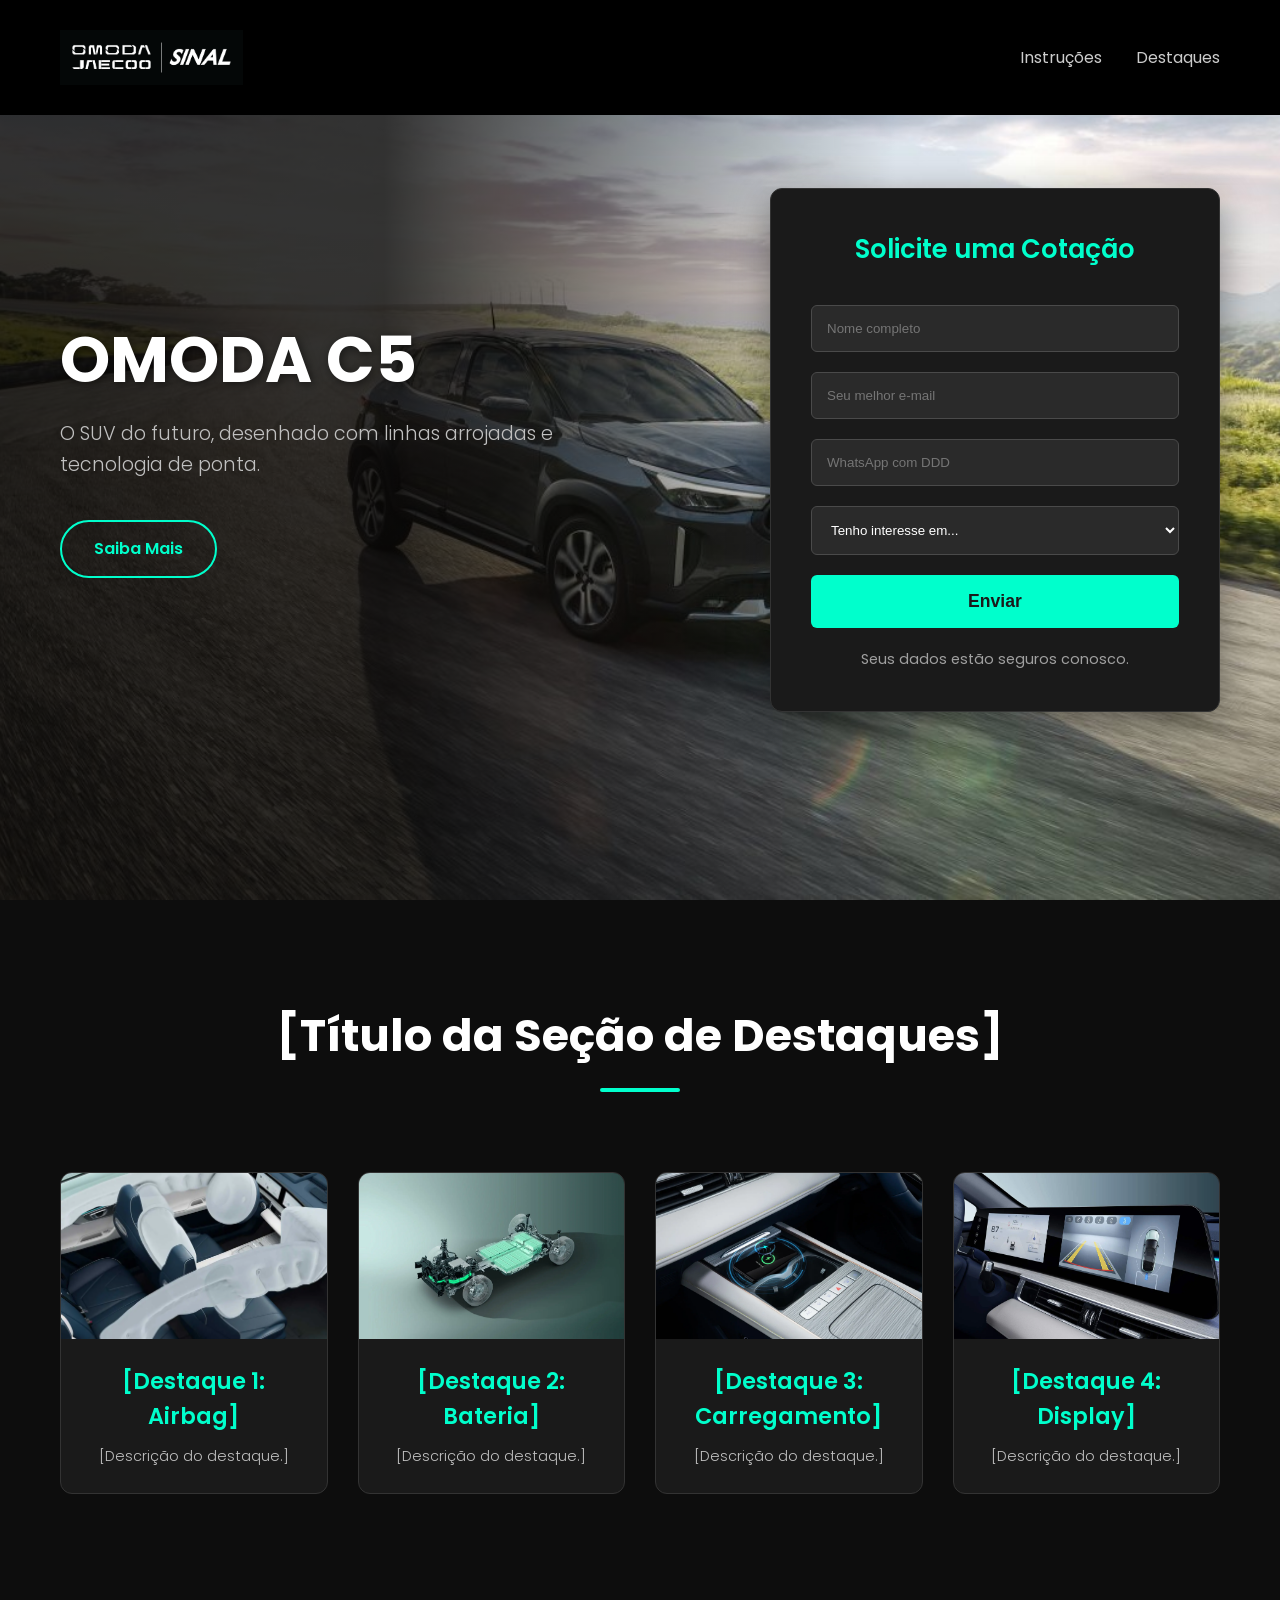
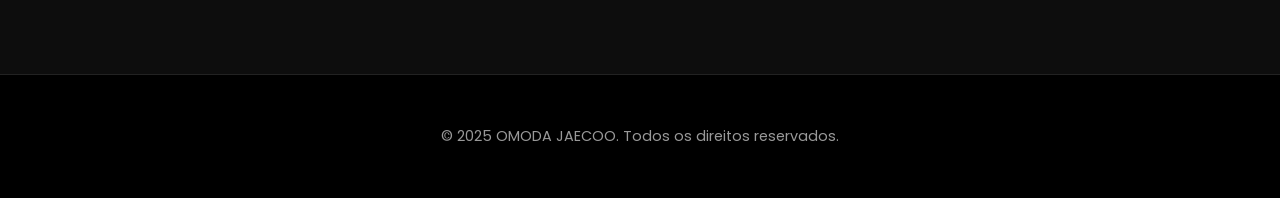
==== index.html @ d0f9d111 "Testando umas parada" ====
<!DOCTYPE html>
<html lang="pt-BR">
<head>
    <meta charset="UTF-8">
    <meta name="viewport" content="width=device-width, initial-scale=1.0">
    <title>[Nome da Campanha] - OMODA | JAECOO</title>
    
    <link rel="preconnect" href="https://fonts.googleapis.com">
    <link rel="preconnect" href="https://fonts.gstatic.com" crossorigin>
    <link href="https://fonts.googleapis.com/css2?family=Poppins:wght@300;400;600;700&display=swap" rel="stylesheet">
    
    <link rel="stylesheet" href="https://cdn.jsdelivr.net/npm/swiper@11/swiper-bundle.min.css" />

    <style>
        :root {
            --cor-primaria: #00FFCC;
            --cor-fundo-escuro: #0d0d0d;
            --cor-fundo-card: #1a1a1a;
            --cor-texto-principal: #ffffff;
            --cor-texto-secundario: #c0c0c0;
            --cor-borda: #333;
        }
        * { margin: 0; padding: 0; box-sizing: border-box; }
        html { scroll-behavior: smooth; }
        body { font-family: 'Poppins', sans-serif; background-color: var(--cor-fundo-escuro); color: var(--cor-texto-principal); overflow-x: hidden; line-height: 1.6; }
        .container { max-width: 1200px; margin: 0 auto; padding: 0 20px; }
        section { padding: 100px 0; }
        h2 { font-size: 2.8rem; font-weight: 700; text-align: center; margin-bottom: 80px; position: relative; padding-bottom: 20px; }
        h2::after { content: ''; position: absolute; left: 50%; bottom: 0; transform: translateX(-50%); width: 80px; height: 4px; background-color: var(--cor-primaria); border-radius: 2px; }

        /* --- HEADER TOP (NAV) --- */
        /* ESTILO REFORÇADO PARA O CABEÇALHO */
        .top-header { 
            position: absolute; 
            width: 100%; 
            padding: 30px 0; 
            z-index: 10;
            background-color: rgb(0, 0, 0); /* Fundo preto semi-transparente */
            backdrop-filter: blur(5px); /* Efeito de desfoque sutil */
        }
        .top-header .container { display: flex; justify-content: space-between; align-items: center; }
        .logo-img { max-height: 55px; width: auto; display: block; }
        .nav-links a { color: #ccc; text-decoration: none; margin-left: 30px; font-weight: 400; transition: color 0.3s ease; }
        .nav-links a:hover { color: var(--cor-primaria); }

        /* --- HERO SECTION COM CARROSSEL DE FUNDO --- */
        .hero { 
            height: 100vh; 
            min-height: 800px;
            position: relative;
            overflow: hidden;
            background-color: #000; /* Fundo de fallback */
        }
        .swiper-container-hero { position: absolute; top: 0; left: 0; width: 100%; height: 100%; }
        .swiper-slide { width: 100%; height: 100%; background-size: cover; background-position: center; display: flex; align-items: center; }
        .hero-container { display: flex; justify-content: space-between; align-items: center; width: 100%; gap: 40px; position: relative; z-index: 2;}
        .hero-content { flex-basis: 55%; text-align: left; }
        .hero-content h1 { font-size: 4rem; font-weight: 700; line-height: 1.2; margin-bottom: 20px; color: var(--cor-texto-principal); text-shadow: 2px 2px 10px rgba(0,0,0,0.5); }
        .hero-content p { font-size: 1.2rem; font-weight: 300; max-width: 500px; margin-bottom: 40px; color: var(--cor-texto-secundario); }
        .btn-saiba-mais { display: inline-block; padding: 14px 32px; border: 2px solid var(--cor-primaria); border-radius: 50px; color: var(--cor-primaria); text-decoration: none; font-weight: 600; font-size: 1rem; transition: all 0.3s ease; }
        .btn-saiba-mais:hover { background-color: var(--cor-primaria); color: #000; transform: translateY(-2px); box-shadow: 0 5px 15px rgba(0, 255, 204, 0.3); }
        .hero-form { flex-basis: 40%; max-width: 450px; background-color: var(--cor-fundo-card); padding: 40px; border-radius: 12px; border: 1px solid var(--cor-borda); box-shadow: 0 10px 40px rgba(0, 0, 0, 0.445); }
        .hero-form h3 { font-size: 1.6rem; font-weight: 600; text-align: center; margin-bottom: 35px; color: var(--cor-primaria); }
        .form-group { margin-bottom: 20px; }
        .form-group input, .form-group select { width: 100%; padding: 15px; background-color: #2a2a2a; border: 1px solid #4a4a4a; border-radius: 6px; color: var(--cor-texto-principal); }
        .form-button { width: 100%; padding: 16px; background-color: var(--cor-primaria); color: #1a1a1a; border: none; border-radius: 6px; font-size: 1.1rem; font-weight: 700; cursor: pointer; }
        .privacy-text { font-size: 0.9rem; color: #a0a0a0; text-align: center; margin-top: 20px; }
        .swiper-pagination-hero { position: absolute; bottom: 40px !important; left: auto !important; right: 50% !important; width: auto !important; padding-left: 20px; }
        .swiper-pagination-bullet { width: 30px; height: 4px; background-color: rgba(255,255,255,0.5); border-radius: 2px; opacity: 1; }
        .swiper-pagination-bullet-active { width: 50px; background-color: var(--cor-primaria); }

        /* --- SEÇÃO DE DESTAQUES (FEATURES) --- */
        .features-grid { display: grid; grid-template-columns: repeat(4, 1fr); gap: 30px; }
        
        /* NOVO ESTILO DOS CARDS DE DESTAQUES (CONFORME A IMAGEM) */
        .feature-item {
            background-color: var(--cor-fundo-card);
            border-radius: 12px;
            border: 1px solid var(--cor-borda);
            transition: transform 0.3s ease, box-shadow 0.3s ease;
            overflow: hidden;
            text-align: center;
        }
        .feature-item:hover {
            transform: translateY(-8px);
            box-shadow: 0 10px 25px rgba(0,0,0,0.5);
        }
        .feature-item .feature-img-container {
            width: 100%;
            aspect-ratio: 16 / 10; /* Proporção da imagem */
            overflow: hidden;
        }
        .feature-item .feature-img-container img {
            width: 100%;
            height: 100%;
            object-fit: cover;
            transition: transform 0.4s ease;
        }
        .feature-item:hover .feature-img-container img {
            transform: scale(1.05);
        }
        .feature-item-content {
            padding: 25px;
        }
        .feature-item-content h3 {
            font-size: 1.4rem;
            margin-bottom: 10px;
            color: var(--cor-primaria);
            font-weight: 600;
        }
        .feature-item-content p {
            font-weight: 300;
            color: var(--cor-texto-secundario);
            font-size: 0.9rem;
        }
        
        /* SEÇÃO DE INSTRUÇÕES (sem alterações de estilo) */
        .instructions-grid { display: grid; grid-template-columns: repeat(3, 1fr); gap: 40px; text-align: center; }
        .instruction-item { background-color: var(--cor-fundo-card); padding: 40px; border-radius: 10px; border: 1px solid var(--cor-borda); }
        .instruction-item .step-number { font-size: 4.5rem; font-weight: 700; color: #333; line-height: 1; margin-bottom: 20px; }
        .instruction-item h3 { font-size: 1.7rem; margin: 15px 0; color: var(--cor-primaria); }
        .instruction-item p { font-weight: 300; color: var(--cor-texto-secundario); font-size: 1rem; }

        footer { background-color: #000; text-align: center; padding: 50px 20px; border-top: 1px solid #222; margin-top: 80px;}
        footer p { color: #999; font-size: 0.9rem; }
        
        @media (max-width: 992px) {
            .hero-container { flex-direction: column; text-align: center; background: rgba(0,0,0,0.7); padding: 40px 20px; border-radius: 12px;}
            .hero { align-items: center; justify-content: center; padding: 180px 20px 80px 20px; height: auto; }
            .hero-content h1 { font-size: 3rem; }
            .swiper-pagination-hero { right: 50% !important; transform: translateX(50%); padding-left: 0; }
            .features-grid { grid-template-columns: repeat(2, 1fr); }
            .instructions-grid { grid-template-columns: repeat(1, 1fr); }
        }
        @media (max-width: 768px) {
            .features-grid { grid-template-columns: 1fr; }
        }
    </style>
</head>
<body>

    <div class="top-header">
        <div class="container">
            <a href="#" class="logo">
                <img src="imgs1/omoda-1.png" alt="Logo Omoda Jaecoo" class="logo-img">
            </a>
            <nav class="nav-links">
                <a href="#instructions">Instruções</a>
                <a href="#features">Destaques</a>
            </nav>
        </div>
    </div>

    <header class="hero">
        <div class="swiper-container-hero">
            <div class="swiper-wrapper">
                <div class="swiper-slide" style="background-image: linear-gradient(to right, rgba(0,0,0,0.8) 30%, transparent 70%), url('imgs1/ambiente-pulse.jpeg');">
                    <div class="container hero-container">
                        <div class="hero-content">
                            <h1>OMODA C5</h1>
                            <p>O SUV do futuro, desenhado com linhas arrojadas e tecnologia de ponta.</p>
                            <a href="#" target="_blank" class="btn-saiba-mais">Saiba Mais</a>
                        </div>
                        <div class="hero-form">
                            <h3>Solicite uma Cotação</h3>
                            <form>
                                <div class="form-group"><input type="text" placeholder="Nome completo"></div>
                                <div class="form-group"><input type="email" placeholder="Seu melhor e-mail"></div>
                                <div class="form-group"><input type="tel" placeholder="WhatsApp com DDD"></div>
                                <div class="form-group"><select><option>Tenho interesse em...</option><option>OMODA C5</option><option>JAECOO 7</option></select></div>
                                <button type="submit" class="form-button">Enviar</button>
                                <p class="privacy-text">Seus dados estão seguros conosco.</p>
                            </form>
                        </div>
                    </div>
                </div>

                <div class="swiper-slide" style="background-image: linear-gradient(to right, rgba(0, 0, 0, 0.74) 30%, transparent 70%), url('imgs/Ford\ Territory_2025-4\ \(1\).jpg');">
                    <div class="container hero-container">
                        <div class="hero-content">
                            <h1>JAECOO 7</h1>
                            <p>Explore novos caminhos com um design robusto e conforto superior.</p>
                            <a href="#" target="_blank" class="btn-saiba-mais">Saiba Mais</a>
                        </div>
                        <div class="hero-form">
                             <h3>Solicite uma Cotação</h3>
                             <form>
                                <div class="form-group"><input type="text" placeholder="Nome completo"></div>
                                <div class="form-group"><input type="email" placeholder="Seu melhor e-mail"></div>
                                <div class="form-group"><input type="tel" placeholder="WhatsApp com DDD"></div>
                                <div class="form-group"><select><option>Tenho interesse em...</option><option>OMODA C5</option><option>JAECOO 7</option></select></div>
                                <button type="submit" class="form-button">Enviar</button>
                                <p class="privacy-text">Seus dados estão seguros conosco.</p>
                            </form>
                        </div>
                    </div>
                </div>
            </div>
            <div class="swiper-pagination-hero"></div>
        </div>
    </header>

    <main>
        <section id="features" class="features">
            <div class="container">
                <h2>[Título da Seção de Destaques]</h2>
                <div class="features-grid">
                    <div class="feature-item">
                        <div class="feature-img-container"><img src="imgs/airbag.webp" alt="Airbag"></div>
                        <div class="feature-item-content">
                            <h3>[Destaque 1: Airbag]</h3>
                            <p>[Descrição do destaque.]</p>
                        </div>
                    </div>
                    <div class="feature-item">
                        <div class="feature-img-container"><img src="imgs/bateria.webp" alt="Bateria"></div>
                        <div class="feature-item-content">
                            <h3>[Destaque 2: Bateria]</h3>
                            <p>[Descrição do destaque.]</p>
                        </div>
                    </div>
                    <div class="feature-item">
                        <div class="feature-img-container"><img src="imgs/carregamento.webp" alt="Carregamento"></div>
                        <div class="feature-item-content">
                            <h3>[Destaque 3: Carregamento]</h3>
                            <p>[Descrição do destaque.]</p>
                        </div>
                    </div>
                    <div class="feature-item">
                        <div class="feature-img-container"><img src="imgs/display.webp" alt="Display"></div>
                        <div class="feature-item-content">
                            <h3>[Destaque 4: Display]</h3>
                            <p>[Descrição do destaque.]</p>
                        </div>
                    </div>
                </div>
            </div>
        </section>
        

        </section>
    </main>

    <footer>
        <div class="container">
            <p>&copy; 2025 OMODA JAECOO. Todos os direitos reservados.</p>
        </div>
    </footer>

    <script src="https://cdn.jsdelivr.net/npm/swiper@11/swiper-bundle.min.js"></script>
    <script>
        const swiper = new Swiper('.swiper-container-hero', {
            loop: true,
            effect: 'fade',
            fadeEffect: { crossFade: true },
            autoplay: { delay: 7000, disableOnInteraction: false },
            pagination: { el: '.swiper-pagination-hero', clickable: true },
        });
    </script>

</body>
</html>
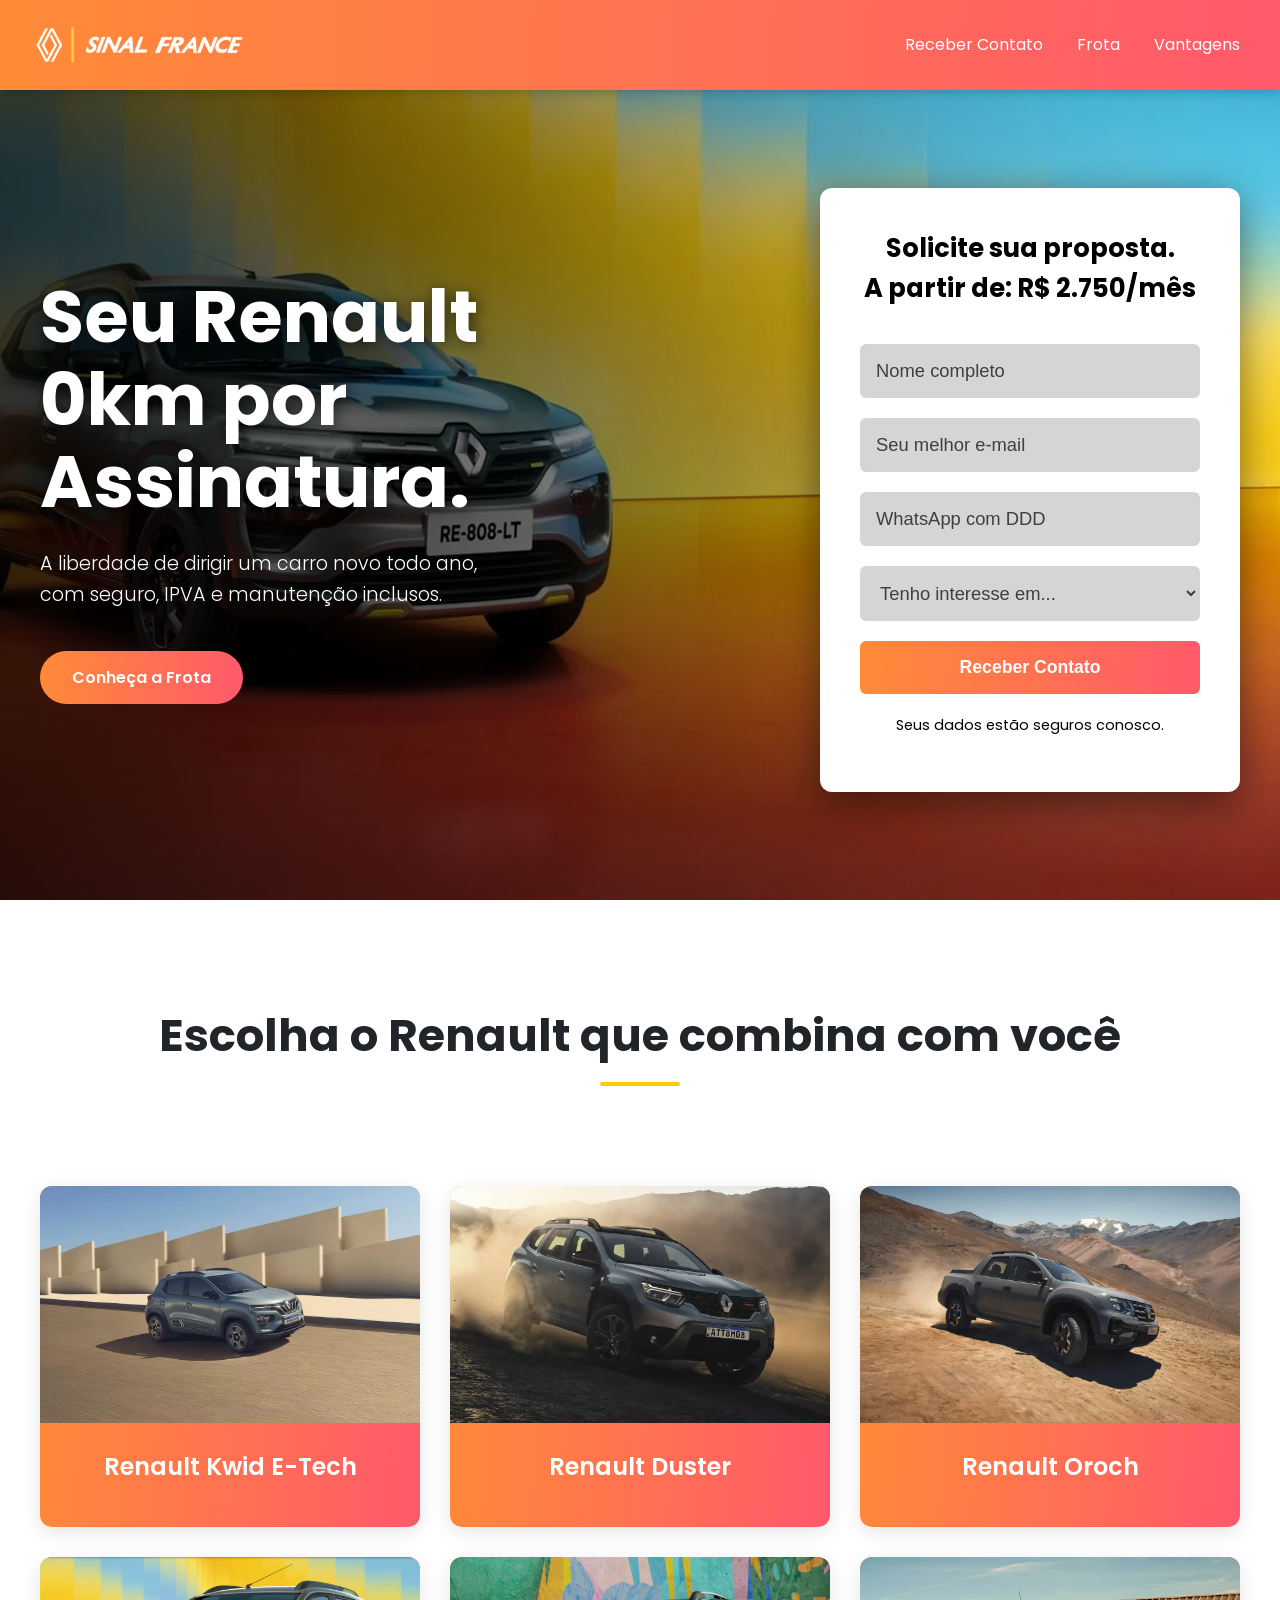
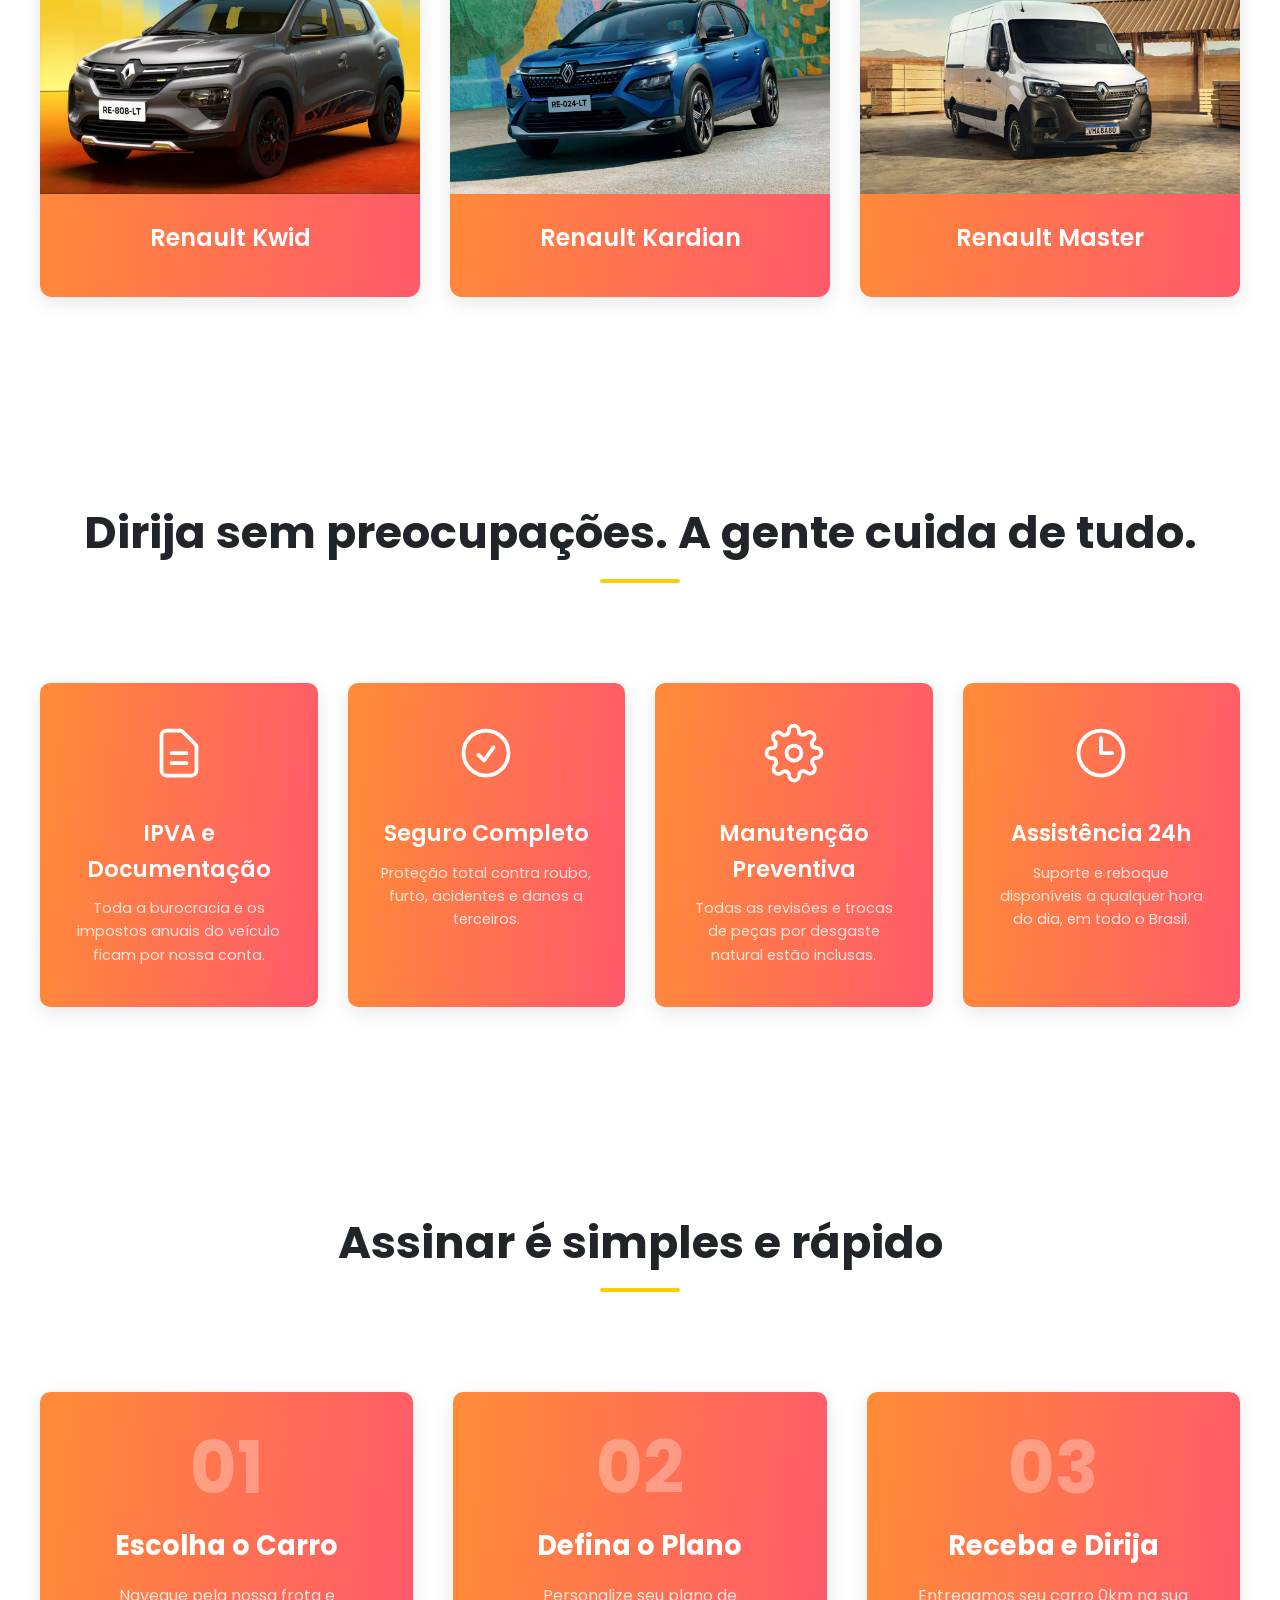
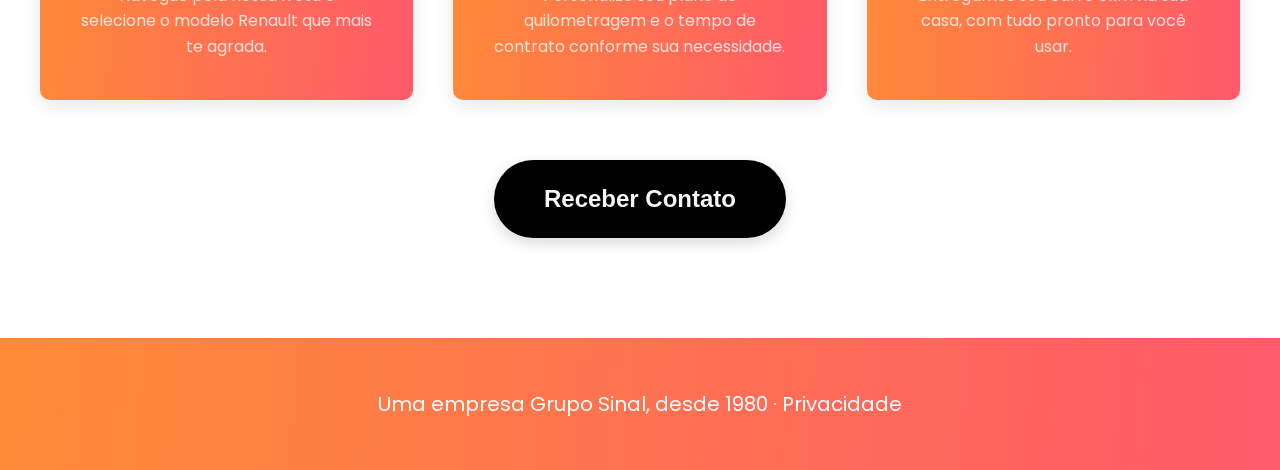
==== commit 857f10d2: "Ajustes no hotsite" ====
--- a/index.html
+++ b/index.html
@@ -3,137 +3,232 @@
 <head>
     <meta charset="UTF-8">
     <meta name="viewport" content="width=device-width, initial-scale=1.0">
-    <title>[Nome da Campanha] - OMODA | JAECOO</title>
+    <title>Renault On Demand - Seu Carro por Assinatura</title>
     
     <link rel="preconnect" href="https://fonts.googleapis.com">
     <link rel="preconnect" href="https://fonts.gstatic.com" crossorigin>
     <link href="https://fonts.googleapis.com/css2?family=Poppins:wght@300;400;600;700&display=swap" rel="stylesheet">
-    
-    <link rel="stylesheet" href="https://cdn.jsdelivr.net/npm/swiper@11/swiper-bundle.min.css" />
 
     <style>
         :root {
-            --cor-primaria: #00FFCC;
+            --cor-primaria: #FFCC00; /* Amarelo */
             --cor-fundo-escuro: #0d0d0d;
-            --cor-fundo-card: #1a1a1a;
-            --cor-texto-principal: #ffffff;
-            --cor-texto-secundario: #c0c0c0;
-            --cor-borda: #333;
+            --cor-fundo-card-escuro: #1a1a1a;
+            --cor-texto-branco: #ffffff;
+            --cor-texto-cinza: rgb(255, 255, 255);
+            --cor-borda-escura: #333;
+
+            --cor-fundo-card-claro: #FFFFFF;
+            --cor-texto-preto: #212529;
+            --cor-texto-cinza-escuro: #3f3f3f;
+
+            --gradiente-laranja: linear-gradient(95.04deg, #ff8c36 -1.19%, #ff5a6a 98.55%);
         }
         * { margin: 0; padding: 0; box-sizing: border-box; }
         html { scroll-behavior: smooth; }
-        body { font-family: 'Poppins', sans-serif; background-color: var(--cor-fundo-escuro); color: var(--cor-texto-principal); overflow-x: hidden; line-height: 1.6; }
-        .container { max-width: 1200px; margin: 0 auto; padding: 0 20px; }
-        section { padding: 100px 0; }
-        h2 { font-size: 2.8rem; font-weight: 700; text-align: center; margin-bottom: 80px; position: relative; padding-bottom: 20px; }
-        h2::after { content: ''; position: absolute; left: 50%; bottom: 0; transform: translateX(-50%); width: 80px; height: 4px; background-color: var(--cor-primaria); border-radius: 2px; }
-
-        /* --- HEADER TOP (NAV) --- */
-        /* ESTILO REFORÇADO PARA O CABEÇALHO */
-        .top-header { 
-            position: absolute; 
+        body { font-family: 'Poppins', sans-serif; background-color: var(--cor-fundo-card-claro); color: var(--cor-texto-preto); overflow-x: hidden; line-height: 1.6; }
+        .container { max-width: 1280px; margin: 0 auto; padding: 0 40px; }
+        section { padding: 100px 0; background-color: var(--cor-fundo-card-claro); }
+        h2 { font-size: 2.8rem; font-weight: 700; text-align: center; margin-bottom: 80px; position: relative; padding-bottom: 20px; z-index: 2; }
+        h2::after { content: ''; display: block; width: 80px; height: 4px; background-color: var(--cor-primaria); margin: 10px auto 0; border-radius: 2px; }
+
+        /* --- HEADER (COM GRADIENTE) --- */
+        .top-header { position: fixed; top: 0; left: 0; width: 100%; padding: 25px 0; z-index: 1000; background: var(--gradiente-laranja); box-shadow: 0 2px 10px rgba(0,0,0,0.2); }
+        .top-header .container { display: flex; justify-content: space-between; align-items: center; }
+        .logo-img {
+            width: auto;
+            display: block;
+            scale: 2.2;
+            max-height: 40px; /* Mantemos a altura original para o layout */
+
+        }
+        .nav-links a { color: var(--cor-texto-branco); text-decoration: none; margin-left: 30px; font-weight: 400; transition: color 0.3s ease; }
+        .nav-links a:hover { color: var(--cor-primaria); }
+
+        /* --- HERO SECTION --- */
+        .hero { display: flex; align-items: center; height: 100vh; min-height: 800px; padding-top: 80px; background-image: linear-gradient(to right, rgba(0,0,0,0.1) 0%, transparent 50%), url(imgs1/malu.png); background-size: cover; background-position: center center; }
+        .hero-container { display: flex; justify-content: space-between; align-items: center; width: 100%; gap: 60px; }
+        .hero-content { flex-basis: 50%; max-width: 550px; }
+        .hero-content h1 { font-size: 4.5rem; font-weight: 700; line-height: 1.15; margin-bottom: 25px; text-shadow: 2px 2px 15px rgba(0,0,0,0.6); color: var(--cor-texto-branco); }
+        .hero-content p { font-size: 1.2rem; font-weight: 300; max-width: 480px; margin-bottom: 40px; color: var(--cor-texto-cinza); }
+        .btn-cta { display: inline-block; padding: 14px 32px; border-radius: 50px; text-decoration: none; font-weight: 600; font-size: 1rem; transition: all 0.3s ease; }
+        .btn-cta.primary { background: var(--gradiente-laranja); color: #ffffff; }
+        .btn-cta.primary:hover { background-color: #e6b800; transform: translateY(-2px); box-shadow: 0 5px 15px rgba(255, 204, 0, 0.3); }
+        /* --- ESTILO PARA O BOTÃO DE DESTAQUE --- */
+        .btn-destaque {
+            display: inline-block;
+            padding: 20px 50px; /* Deixando o botão maior */
+            border-radius: 50px;
+            text-decoration: none;
+            font-weight: 900; /* Deixando o texto mais forte */
+            font-size: 1.5rem; /* Aumentando o tamanho da fonte */
+            transition: all 0.3s ease;
+            background: #000000; /* Nova cor de fundo (amarelo) */
+            color: rgb(245, 245, 245); /* Nova cor do texto (preto) */
+            box-shadow: 0 5px 15px rgba(0,0,0,0.15);
+        }
+        .btn-destaque:hover {
+            transform: translateY(-3px);
+            box-shadow: 0 8px 20px rgba(0,0,0,0.2);
+            filter: brightness(0.95); /* Leve escurecida ao passar o mouse */
+        }
+        
+        /* FORMULÁRIO COM GRADIENTE */
+        .hero-form { 
+            flex-basis: 35%; 
+            max-width: 420px; 
+            background: #ffffff; 
+            padding: 40px; 
+            border-radius: 12px; 
+            box-shadow: 0 10px 40px rgba(0, 0, 0, 0.5); 
+        }
+        .hero-form h3 { font-size: 1.6rem; text-align: center; margin-bottom: 35px; color: rgb(0, 0, 0); /* Título formulario */ }
+        .form-group { margin-bottom: 20px; }
+        .form-group input, .form-group select { 
             width: 100%; 
-            padding: 30px 0; 
-            z-index: 10;
-            background-color: rgb(0, 0, 0); /* Fundo preto semi-transparente */
-            backdrop-filter: blur(5px); /* Efeito de desfoque sutil */
-        }
-        .top-header .container { display: flex; justify-content: space-between; align-items: center; }
-        .logo-img { max-height: 55px; width: auto; display: block; }
-        .nav-links a { color: #ccc; text-decoration: none; margin-left: 30px; font-weight: 400; transition: color 0.3s ease; }
-        .nav-links a:hover { color: var(--cor-primaria); }
-
-        /* --- HERO SECTION COM CARROSSEL DE FUNDO --- */
-        .hero { 
-            height: 100vh; 
-            min-height: 800px;
-            position: relative;
-            overflow: hidden;
-            background-color: #000; /* Fundo de fallback */
-        }
-        .swiper-container-hero { position: absolute; top: 0; left: 0; width: 100%; height: 100%; }
-        .swiper-slide { width: 100%; height: 100%; background-size: cover; background-position: center; display: flex; align-items: center; }
-        .hero-container { display: flex; justify-content: space-between; align-items: center; width: 100%; gap: 40px; position: relative; z-index: 2;}
-        .hero-content { flex-basis: 55%; text-align: left; }
-        .hero-content h1 { font-size: 4rem; font-weight: 700; line-height: 1.2; margin-bottom: 20px; color: var(--cor-texto-principal); text-shadow: 2px 2px 10px rgba(0,0,0,0.5); }
-        .hero-content p { font-size: 1.2rem; font-weight: 300; max-width: 500px; margin-bottom: 40px; color: var(--cor-texto-secundario); }
-        .btn-saiba-mais { display: inline-block; padding: 14px 32px; border: 2px solid var(--cor-primaria); border-radius: 50px; color: var(--cor-primaria); text-decoration: none; font-weight: 600; font-size: 1rem; transition: all 0.3s ease; }
-        .btn-saiba-mais:hover { background-color: var(--cor-primaria); color: #000; transform: translateY(-2px); box-shadow: 0 5px 15px rgba(0, 255, 204, 0.3); }
-        .hero-form { flex-basis: 40%; max-width: 450px; background-color: var(--cor-fundo-card); padding: 40px; border-radius: 12px; border: 1px solid var(--cor-borda); box-shadow: 0 10px 40px rgba(0, 0, 0, 0.445); }
-        .hero-form h3 { font-size: 1.6rem; font-weight: 600; text-align: center; margin-bottom: 35px; color: var(--cor-primaria); }
-        .form-group { margin-bottom: 20px; }
-        .form-group input, .form-group select { width: 100%; padding: 15px; background-color: #2a2a2a; border: 1px solid #4a4a4a; border-radius: 6px; color: var(--cor-texto-principal); }
-        .form-button { width: 100%; padding: 16px; background-color: var(--cor-primaria); color: #1a1a1a; border: none; border-radius: 6px; font-size: 1.1rem; font-weight: 700; cursor: pointer; }
-        .privacy-text { font-size: 0.9rem; color: #a0a0a0; text-align: center; margin-top: 20px; }
-        .swiper-pagination-hero { position: absolute; bottom: 40px !important; left: auto !important; right: 50% !important; width: auto !important; padding-left: 20px; }
-        .swiper-pagination-bullet { width: 30px; height: 4px; background-color: rgba(255,255,255,0.5); border-radius: 2px; opacity: 1; }
-        .swiper-pagination-bullet-active { width: 50px; background-color: var(--cor-primaria); }
-
-        /* --- SEÇÃO DE DESTAQUES (FEATURES) --- */
-        .features-grid { display: grid; grid-template-columns: repeat(4, 1fr); gap: 30px; }
-        
-        /* NOVO ESTILO DOS CARDS DE DESTAQUES (CONFORME A IMAGEM) */
-        .feature-item {
-            background-color: var(--cor-fundo-card);
-            border-radius: 12px;
-            border: 1px solid var(--cor-borda);
-            transition: transform 0.3s ease, box-shadow 0.3s ease;
-            overflow: hidden;
-            text-align: center;
-        }
-        .feature-item:hover {
-            transform: translateY(-8px);
-            box-shadow: 0 10px 25px rgba(0,0,0,0.5);
-        }
-        .feature-item .feature-img-container {
-            width: 100%;
-            aspect-ratio: 16 / 10; /* Proporção da imagem */
-            overflow: hidden;
-        }
-        .feature-item .feature-img-container img {
-            width: 100%;
-            height: 100%;
-            object-fit: cover;
-            transition: transform 0.4s ease;
-        }
-        .feature-item:hover .feature-img-container img {
-            transform: scale(1.05);
-        }
-        .feature-item-content {
-            padding: 25px;
-        }
-        .feature-item-content h3 {
-            font-size: 1.4rem;
-            margin-bottom: 10px;
-            color: var(--cor-primaria);
-            font-weight: 600;
-        }
-        .feature-item-content p {
-            font-weight: 300;
-            color: var(--cor-texto-secundario);
-            font-size: 0.9rem;
-        }
-        
-        /* SEÇÃO DE INSTRUÇÕES (sem alterações de estilo) */
-        .instructions-grid { display: grid; grid-template-columns: repeat(3, 1fr); gap: 40px; text-align: center; }
-        .instruction-item { background-color: var(--cor-fundo-card); padding: 40px; border-radius: 10px; border: 1px solid var(--cor-borda); }
-        .instruction-item .step-number { font-size: 4.5rem; font-weight: 700; color: #333; line-height: 1; margin-bottom: 20px; }
-        .instruction-item h3 { font-size: 1.7rem; margin: 15px 0; color: var(--cor-primaria); }
-        .instruction-item p { font-weight: 300; color: var(--cor-texto-secundario); font-size: 1rem; }
-
-        footer { background-color: #000; text-align: center; padding: 50px 20px; border-top: 1px solid #222; margin-top: 80px;}
-        footer p { color: #999; font-size: 0.9rem; }
+            padding: 15px; 
+            background-color: rgba(0, 0, 0, 0.164); /* Fundo das opcoes formulario*/
+            border: 1px solid transparent; 
+            border-radius: 6px; 
+            color: var(--cor-texto-preto); /* Texto preto */
+            font-size: 1.15rem; 
+        }
+        .form-group ::placeholder { /* Cor do placeholder */
+            color: var(--cor-texto-cinza-escuro);
+        }
+        .form-group select {
+            color: var(--cor-texto-cinza-escuro); /* Cor padrão do select */
+        }
+        .form-group select:valid {
+            color: var(--cor-texto-preto); /* Cor quando uma opção é selecionada */
+        }
+
+        /* Adiciona um contorno laranja quando o menu de seleção é focado */
+        .form-group select:focus {
+        outline: 2px solid #ff8c36;
+        border-color: #ff8c36;
+        }
+        .form-button { 
+            width: 100%; 
+            padding: 16px; 
+            background: var(--gradiente-laranja) ; /* Botão Fundo */
+            color: rgb(255, 255, 255); /* Texto do botao */
+            border: none; 
+            border-radius: 6px; 
+            font-size: 1.1rem; 
+            font-weight: 700; 
+            cursor: pointer; 
+            transition: opacity 0.3s ease;
+        }
+        .form-button:hover {
+            opacity: 0.9;
+        }
+
+        .privacy-text { font-size: 0.9rem; color: black; text-align: center; margin-top: 20px; }
+
+        /* SEÇÕES DE CONTEÚDO (FUNDO BRANCO, CARDS GRADIENTE) */
+        #frota h2, #vantagens h2, #como-funciona h2 { color: var(--cor-texto-preto); }
+        #frota h2::after, #vantagens h2::after, #como-funciona h2::after { background-color: var(--cor-primaria); }
+
+        .models-grid { display: grid; grid-template-columns: repeat(auto-fit, minmax(280px, 1fr)); gap: 30px; }
+        .model-card { background: var(--gradiente-laranja); color: var(--cor-texto-branco); border-radius: 12px; transition: transform 0.3s ease, box-shadow 0.3s ease; overflow: hidden; text-align: center; box-shadow: 0 5px 20px rgba(0,0,0,0.1); }
+        .model-card:hover { transform: translateY(-8px); box-shadow: 0 10px 25px rgba(0,0,0,0.2); }
+        .model-card .model-img-container { width: 100%; aspect-ratio: 16 / 10; overflow: hidden; background-color: rgba(255,255,255,0.2); }
+        .model-card .model-img-container img { width: 100%; height: 100%; object-fit: cover; transition: transform 0.4s ease; }
+        .model-card:hover .model-img-container img { transform: scale(1.05); }
+        .model-card-content { padding: 25px; }
+        .model-card-content h3 { color: var(--cor-texto-branco); font-size: 1.5rem; margin-bottom: 15px; font-weight: 600; }
+        .model-card-content .price { font-size: 1.1rem; color: rgba(255,255,255,0.8); }
+        .model-card-content .price span { font-size: 1.4rem; font-weight: 700; color: var(--cor-primaria); display: block; margin-top: 5px; }
+        
+        .benefits-grid { display: grid; grid-template-columns: repeat(4, 1fr); gap: 30px; }
+        .benefit-item { background: var(--gradiente-laranja); color: var(--cor-texto-branco); padding: 40px 30px; border-radius: 10px; text-align: center; transition: transform 0.3s ease, box-shadow 0.3s ease; box-shadow: 0 5px 20px rgba(0,0,0,0.1); }
+        .benefit-item:hover { transform: translateY(-8px); box-shadow: 0 10px 25px rgba(0,0,0,0.2); }
+        .benefit-item .icon { height: 60px; width: 60px; margin: 0 auto 25px auto; color: var(--cor-texto-branco); }
+        .benefit-item h3 { color: var(--cor-texto-branco); font-size: 1.4rem; margin-bottom: 10px; font-weight: 600; }
+        .benefit-item p { color: rgba(255,255,255,0.8); font-size: 0.9rem; }
+        
+        .steps-grid { display: grid; grid-template-columns: repeat(3, 1fr); gap: 40px; text-align: center; }
+        .step-item { background: var(--gradiente-laranja); color: var(--cor-texto-branco); padding: 40px; border-radius: 10px; transition: transform 0.3s ease, box-shadow 0.3s ease; box-shadow: 0 5px 20px rgba(0,0,0,0.1); }
+        .step-item:hover { transform: translateY(-8px); box-shadow: 0 10px 25px rgba(0,0,0,0.2); }
+        .step-item .step-number { font-size: 4.5rem; font-weight: 700; color: rgba(255, 255, 255, 0.3); line-height: 1; margin-bottom: 20px; }
+        .step-item h3 { color: var(--primaria); font-size: 1.7rem; margin: 15px 0; }
+        .step-item p { color: rgba(255,255,255,0.8); font-size: 1rem; }
+        
+        footer { background: var(--gradiente-laranja); text-align: center; padding: 50px 20px; }
+        footer p { color: var(--cor-texto-branco); font-size: 0.9rem; }
+
+        /* --- INÍCIO DA ADIÇÃO: ESTILOS PARA O MENU HAMBURGUER --- */
+        .menu-hamburger {
+            display: none; /* Escondido em telas grandes */
+            cursor: pointer;
+            z-index: 1001; /* Garante que fique sobre o conteúdo */
+        }
+        .menu-hamburger .line {
+            width: 30px;
+            height: 3px;
+            background-color: var(--cor-texto-branco);
+            margin: 6px 0;
+            transition: 0.4s;
+            border-radius: 3px;
+        }
+        /* --- FIM DA ADIÇÃO --- */
         
         @media (max-width: 992px) {
-            .hero-container { flex-direction: column; text-align: center; background: rgba(0,0,0,0.7); padding: 40px 20px; border-radius: 12px;}
-            .hero { align-items: center; justify-content: center; padding: 180px 20px 80px 20px; height: auto; }
-            .hero-content h1 { font-size: 3rem; }
-            .swiper-pagination-hero { right: 50% !important; transform: translateX(50%); padding-left: 0; }
-            .features-grid { grid-template-columns: repeat(2, 1fr); }
-            .instructions-grid { grid-template-columns: repeat(1, 1fr); }
+            .hero-container { flex-direction: column; text-align: center; }
+            .hero { background-position: top center; height: auto; padding: 150px 20px 80px 20px; }
+            .hero-content { max-width: 100%; }
+            .hero-content h1 { font-size: 3rem; } h2 { font-size: 2.2rem; line-height: 1.15;}
+            .hero-content p { margin: 0 auto 40px auto; max-width: 100%;}
+            .hero-form { width: 100%; max-width: 500px; }
+            .benefits-grid { grid-template-columns: repeat(2, 1fr); }
+            .steps-grid { grid-template-columns: repeat(1, 1fr); }
+            .logo-img {scale: 1.5;}
+            
+            /* --- INÍCIO DA ADIÇÃO: ESTILOS DO MENU PARA TELAS MENORES --- */
+            .menu-hamburger {
+                display: block; /* Mostra o ícone em telas menores */
+            }
+            .nav-links {
+                display: flex;
+                position: fixed;
+                right: -100%; /* Começa fora da tela */
+                top: 0;
+                width: 70%;
+                height: 100vh;
+                background: var(--gradiente-laranja);
+                flex-direction: column;
+                justify-content: center;
+                align-items: center;
+                transition: right 0.5s ease-in-out;
+            }
+            .nav-links.active {
+                right: 0; /* Desliza para dentro da tela */
+            }
+            .nav-links a {
+                margin: 20px 0;
+                font-size: 1.5rem;
+            }
+
+            /* Animação do ícone para "X" */
+            .menu-hamburger.toggle .line1 {
+                transform: rotate(-45deg) translate(-7px, 7px);
+            }
+            .menu-hamburger.toggle .line2 {
+                opacity: 0;
+            }
+            .menu-hamburger.toggle .line3 {
+                transform: rotate(45deg) translate(-7px, -7px);
+            }
+            /* --- FIM DA ADIÇÃO --- */
         }
         @media (max-width: 768px) {
-            .features-grid { grid-template-columns: 1fr; }
+            .benefits-grid { grid-template-columns: 1fr; }
+            .logo-img {scale: 1.4;}
+
+        }
+        @media (max-width: 1300px){
+            .logo-img {scale:1.8; padding-left: 1.4rem;}
         }
     </style>
 </head>
@@ -142,121 +237,327 @@
     <div class="top-header">
         <div class="container">
             <a href="#" class="logo">
-                <img src="imgs1/omoda-1.png" alt="Logo Omoda Jaecoo" class="logo-img">
+                <img src="imgs1/logosinalrenaultbranco.png" alt="Logo Sinal Renault" class="logo-img">
             </a>
             <nav class="nav-links">
-                <a href="#instructions">Instruções</a>
-                <a href="#features">Destaques</a>
+                <a href="#contato">Receber Contato</a>
+                <a href="#frota">Frota</a>
+                <a href="#vantagens">Vantagens</a>
             </nav>
-        </div>
+            <div class="menu-hamburger">
+                <div class="line line1"></div>
+                <div class="line line2"></div>
+                <div class="line line3"></div>
+            </div>
+            </div>
     </div>
 
-    <header class="hero">
-        <div class="swiper-container-hero">
-            <div class="swiper-wrapper">
-                <div class="swiper-slide" style="background-image: linear-gradient(to right, rgba(0,0,0,0.8) 30%, transparent 70%), url('imgs1/ambiente-pulse.jpeg');">
-                    <div class="container hero-container">
-                        <div class="hero-content">
-                            <h1>OMODA C5</h1>
-                            <p>O SUV do futuro, desenhado com linhas arrojadas e tecnologia de ponta.</p>
-                            <a href="#" target="_blank" class="btn-saiba-mais">Saiba Mais</a>
-                        </div>
-                        <div class="hero-form">
-                            <h3>Solicite uma Cotação</h3>
-                            <form>
-                                <div class="form-group"><input type="text" placeholder="Nome completo"></div>
-                                <div class="form-group"><input type="email" placeholder="Seu melhor e-mail"></div>
-                                <div class="form-group"><input type="tel" placeholder="WhatsApp com DDD"></div>
-                                <div class="form-group"><select><option>Tenho interesse em...</option><option>OMODA C5</option><option>JAECOO 7</option></select></div>
-                                <button type="submit" class="form-button">Enviar</button>
-                                <p class="privacy-text">Seus dados estão seguros conosco.</p>
-                            </form>
-                        </div>
-                    </div>
-                </div>
-
-                <div class="swiper-slide" style="background-image: linear-gradient(to right, rgba(0, 0, 0, 0.74) 30%, transparent 70%), url('imgs/Ford\ Territory_2025-4\ \(1\).jpg');">
-                    <div class="container hero-container">
-                        <div class="hero-content">
-                            <h1>JAECOO 7</h1>
-                            <p>Explore novos caminhos com um design robusto e conforto superior.</p>
-                            <a href="#" target="_blank" class="btn-saiba-mais">Saiba Mais</a>
-                        </div>
-                        <div class="hero-form">
-                             <h3>Solicite uma Cotação</h3>
-                             <form>
-                                <div class="form-group"><input type="text" placeholder="Nome completo"></div>
-                                <div class="form-group"><input type="email" placeholder="Seu melhor e-mail"></div>
-                                <div class="form-group"><input type="tel" placeholder="WhatsApp com DDD"></div>
-                                <div class="form-group"><select><option>Tenho interesse em...</option><option>OMODA C5</option><option>JAECOO 7</option></select></div>
-                                <button type="submit" class="form-button">Enviar</button>
-                                <p class="privacy-text">Seus dados estão seguros conosco.</p>
-                            </form>
-                        </div>
-                    </div>
-                </div>
-            </div>
-            <div class="swiper-pagination-hero"></div>
+    <header class="hero" id="contato">
+        <div class="container hero-container">
+            <div class="hero-content">
+                <h1>Seu Renault 0km por Assinatura.</h1>
+                <p>A liberdade de dirigir um carro novo todo ano, com seguro, IPVA e manutenção inclusos.</p>
+                <a href="#frota" class="btn-cta primary">Conheça a Frota</a>
+            </div>
+            <div class="hero-form">
+                <h3>Solicite sua proposta.<br>A partir de: R$ 2.750/mês</h3>
+                <form id="contact-form">
+                    <div class="form-group"><input type="text" id="nome" placeholder="Nome completo" required></div>
+                    <div class="form-group"><input type="email" id="email" placeholder="Seu melhor e-mail" required></div>
+                    <div class="form-group"><input type="tel" id="whatsapp" placeholder="WhatsApp com DDD" required maxlength="15"></div>
+                    <div class="form-group">
+                        <select id="modelo" name="modelo-interesse" required>
+                            <option value="" disabled selected>Tenho interesse em...</option>
+                            <option value="Renault Kardian">Renault Kardian</option>
+                            <option value="Renault Duster">Renault Duster</option>
+                            <option value="Renault Oroch">Renault Oroch</option>
+                            <option value="Renault Kwid E-Tech">Renault Kwid E-Tech</option>
+                            <option value="Renault Kwid">Renault Kwid</option>
+                            <option value="Renault Master">Renault Master</option>
+                        </select>
+                    </div>
+                    <button type="submit" id="submit-button" class="form-button">Receber Contato</button>
+                    <p class="privacy-text">Seus dados estão seguros conosco.</p>
+                    <div class="feedback-messages" style="text-align: center; margin-top: 15px;">
+                        <p class="loading" style="display: none; color: #333;">Enviando, aguarde...</p>
+                        <p class="error-message" style="color: red; font-weight: bold;"></p>
+                    </div>
+                </form>
+            </div>
         </div>
     </header>
 
     <main>
-        <section id="features" class="features">
+        <section id="frota">
             <div class="container">
-                <h2>[Título da Seção de Destaques]</h2>
-                <div class="features-grid">
-                    <div class="feature-item">
-                        <div class="feature-img-container"><img src="imgs/airbag.webp" alt="Airbag"></div>
-                        <div class="feature-item-content">
-                            <h3>[Destaque 1: Airbag]</h3>
-                            <p>[Descrição do destaque.]</p>
+                <h2>Escolha o Renault que combina com você</h2>
+                <div class="models-grid">
+                    <div class="model-card">
+                        <div class="model-img-container"><img src="imgs1/kwidetech.webp" alt="Renault Kwid E-Tech"></div>
+                        <div class="model-card-content">
+                            <h3>Renault Kwid E-Tech</h3>
                         </div>
                     </div>
-                    <div class="feature-item">
-                        <div class="feature-img-container"><img src="imgs/bateria.webp" alt="Bateria"></div>
-                        <div class="feature-item-content">
-                            <h3>[Destaque 2: Bateria]</h3>
-                            <p>[Descrição do destaque.]</p>
+                    <div class="model-card">
+                        <div class="model-img-container"><img src="imgs1/duster.webp" alt="Renault Duster"></div>
+                        <div class="model-card-content">
+                            <h3>Renault Duster</h3>
                         </div>
                     </div>
-                    <div class="feature-item">
-                        <div class="feature-img-container"><img src="imgs/carregamento.webp" alt="Carregamento"></div>
-                        <div class="feature-item-content">
-                            <h3>[Destaque 3: Carregamento]</h3>
-                            <p>[Descrição do destaque.]</p>
+                    <div class="model-card">
+                        <div class="model-img-container"><img src="imgs1/oroch.webp" alt="Renault Oroch"></div>
+                        <div class="model-card-content">
+                            <h3>Renault Oroch</h3>
                         </div>
                     </div>
-                    <div class="feature-item">
-                        <div class="feature-img-container"><img src="imgs/display.webp" alt="Display"></div>
-                        <div class="feature-item-content">
-                            <h3>[Destaque 4: Display]</h3>
-                            <p>[Descrição do destaque.]</p>
+                     <div class="model-card">
+                        <div class="model-img-container"><img src="imgs1/kwid copiar.png" alt="Renault Kwid"></div>
+                        <div class="model-card-content">
+                            <h3>Renault Kwid</h3>
                         </div>
                     </div>
+                    <div class="model-card">
+                        <div class="model-img-container"><img src="imgs1/kardian.webp" alt="Renault Kardian"></div>
+                        <div class="model-card-content">
+                            <h3>Renault Kardian</h3>
+                        </div>
+                    </div>
+                    <div class="model-card">
+                        <div class="model-img-container"><img src="imgs1/master.webp" alt="Renault Master"></div>
+                        <div class="model-card-content">
+                            <h3>Renault Master</h3>
+                        </div>
+                    </div>
                 </div>
             </div>
         </section>
-        
-
+
+        <section id="vantagens">
+            <div class="container">
+                <h2>Dirija sem preocupações. A gente cuida de tudo.</h2>
+                <div class="benefits-grid">
+                    <div class="benefit-item">
+                        <svg class="icon" xmlns="http://www.w3.org/2000/svg" fill="none" viewBox="0 0 24 24" stroke-width="1.5" stroke="currentColor"><path stroke-linecap="round" stroke-linejoin="round" d="M9 12h6m-6 4h6m2 5H7a2 2 0 01-2-2V5a2 2 0 012-2h5.586a1 1 0 01.707.293l5.414 5.414a1 1 0 01.293.707V19a2 2 0 01-2 2z" /></svg>
+                        <h3>IPVA e Documentação</h3>
+                        <p>Toda a burocracia e os impostos anuais do veículo ficam por nossa conta.</p>
+                    </div>
+                    <div class="benefit-item">
+                        <svg class="icon" xmlns="http://www.w3.org/2000/svg" fill="none" viewBox="0 0 24 24" stroke-width="1.5" stroke="currentColor">
+                            <path stroke-linecap="round" stroke-linejoin="round" d="M9 12.75L11.25 15 15 9.75M21 12a9 9 0 11-18 0 9 9 0 0118 0z" />
+                        </svg>
+                        <h3>Seguro Completo</h3>
+                        <p>Proteção total contra roubo, furto, acidentes e danos a terceiros.</p>
+                    </div>
+                    <div class="benefit-item">
+                            <svg class="icon" xmlns="http://www.w3.org/2000/svg" viewBox="0 0 24 24"  fill="none" stroke="currentColor" stroke-width="1.5" stroke-linecap="round" stroke-linejoin="round">
+                        <circle cx="12" cy="12" r="3.0"/>
+                        <path d="M19.4 15a1.65 1.65 0 0 0 .33 1.82l.06.06a2 2 0 1 1-2.83 2.83l-.06-.06a1.65 1.65 0 0 0-1.82-.33 1.65 1.65 0 0 0-1 1.51V21a2 2 0 1 1-4 0v-.09a1.65 1.65 0 0 0-1-1.51 1.65 1.65 0 0 0-1.82.33l-.06.06a2 2 0 1 1-2.83-2.83l.06-.06a1.65 1.65 0 0 0 .33-1.82 1.65 1.65 0 0 0-1.51-1H3a2 2 0 1 1 0-4h.09c.7 0 1.34-.4 1.51-1a1.65 1.65 0 0 0-.33-1.82l-.06-.06a2 2 0 1 1 2.83-2.83l.06.06c.48.48 1.17.63 1.82.33h.01a1.65 1.65 0 0 0 1-1.51V3a2 2 0 1 1 4 0v.09c0 .7.4 1.34 1 1.51a1.65 1.65 0 0 0 1.82-.33l.06-.06a2 2 0 1 1 2.83 2.83l-.06.06c-.48.48-.63 1.17-.33 1.82v.01c.17.6.81 1 1.51 1H21a2 2 0 1 1 0 4h-.09c-.7 0-1.34.4-1.51 1z"/>
+                        </svg>
+
+                        <h3>Manutenção Preventiva</h3>
+                        <p>Todas as revisões e trocas de peças por desgaste natural estão inclusas.</p>
+                    </div>
+                     <div class="benefit-item">
+                        <svg class="icon" xmlns="http://www.w3.org/2000/svg" fill="none" viewBox="0 0 24 24" stroke-width="1.5" stroke="currentColor"><path stroke-linecap="round" stroke-linejoin="round" d="M12 6v6h4.5m4.5 0a9 9 0 11-18 0 9 9 0 0118 0z" /></svg>
+                        <h3>Assistência 24h</h3>
+                        <p>Suporte e reboque disponíveis a qualquer hora do dia, em todo o Brasil.</p>
+                    </div>
+                </div>
+            </div>
         </section>
+
+        <section id="como-funciona">
+             <div class="container">
+                <h2>Assinar é simples e rápido</h2>
+                <div class="steps-grid">
+                    <div class="step-item"><div class="step-number">01</div><h3 style="color: white;">Escolha o Carro</h3><p>Navegue pela nossa frota e selecione o modelo Renault que mais te agrada.</p></div>
+                    <div class="step-item"><div class="step-number">02</div><h3 style="color: white;">Defina o Plano</h3><p>Personalize seu plano de quilometragem e o tempo de contrato conforme sua necessidade.</p></div>
+                    <div class="step-item"><div class="step-number">03</div><h3 style="color: white;">Receba e Dirija</h3><p>Entregamos seu carro 0km na sua casa, com tudo pronto para você usar.</p></div>
+                    
+                </div>
+                 <div style="text-align: center; margin-top: 60px;">
+                        <a href="#contato" class="btn-destaque">Receber Contato</a>
+                </div>
+            </div>
+            
+        </section>
+        
     </main>
 
     <footer>
         <div class="container">
-            <p>&copy; 2025 OMODA JAECOO. Todos os direitos reservados.</p>
+            <p style="font-size: 20px;">Uma empresa Grupo Sinal, desde 1980 · <a style="font-size: 20px; color: white; text-decoration: none; transition: color 0.3s ease;" onmouseover="this.style.color='#007BFF';" onmouseout="this.style.color='white';" href="https://www.gruposinal.com.br/outros-servicos?politicas=true" target="_blank">Privacidade</a></p>
         </div>
     </footer>
 
-    <script src="https://cdn.jsdelivr.net/npm/swiper@11/swiper-bundle.min.js"></script>
-    <script>
-        const swiper = new Swiper('.swiper-container-hero', {
-            loop: true,
-            effect: 'fade',
-            fadeEffect: { crossFade: true },
-            autoplay: { delay: 7000, disableOnInteraction: false },
-            pagination: { el: '.swiper-pagination-hero', clickable: true },
+<script>
+    // --- LÓGICA DO MENU HAMBÚRGUER (mantida) ---
+    const hamburger = document.querySelector('.menu-hamburger');
+    const navLinks = document.querySelector('.nav-links');
+    const links = document.querySelectorAll('.nav-links a');
+
+    const toggleMenu = () => {
+        navLinks.classList.toggle('active');
+        hamburger.classList.toggle('toggle');
+    };
+
+    hamburger.addEventListener('click', toggleMenu);
+
+    links.forEach(link => {
+        link.addEventListener('click', () => {
+            if (navLinks.classList.contains('active')) {
+                toggleMenu();
+            }
         });
-    </script>
+    });
+
+    // --- INÍCIO DA LÓGICA DO FORMULÁRIO ---
+
+    // 1. Seleciona os elementos do formulário
+    const form = document.getElementById('contact-form');
+    const nomeInput = document.getElementById('nome');
+    const emailInput = document.getElementById('email');
+    const whatsappInput = document.getElementById('whatsapp');
+    const modeloInput = document.getElementById('modelo');
+    const submitButton = document.getElementById('submit-button');
+    const loadingMessage = form.querySelector('.loading');
+    const errorMessage = form.querySelector('.error-message');
+
+    // =====================================================================
+    // == CÓDIGO CORRIGIDO DA MÁSCARA DE TELEFONE ==
+    // =====================================================================
+    whatsappInput.addEventListener('input', (event) => {
+        const input = event.target;
+        // Remove tudo que não for número
+        let valor = input.value.replace(/\D/g, '');
+        // Limita a 11 dígitos
+        valor = valor.substring(0, 11);
+
+        // Reconstrói a máscara do zero
+        let valorFormatado = '';
+        if (valor.length > 0) {
+            valorFormatado = '(' + valor.substring(0, 2);
+        }
+        if (valor.length > 2) {
+            valorFormatado += ') ' + valor.substring(2, 7);
+        }
+        if (valor.length > 7) {
+            valorFormatado += '-' + valor.substring(7, 11);
+        }
+        
+        // Atualiza o valor no campo
+        input.value = valorFormatado;
+    });
+    // =====================================================================
+    // == FIM DO CÓDIGO DA MÁSCARA DE TELEFONE ==
+    // =====================================================================
+
+    // 2. Adiciona um "ouvinte" que aguarda o evento de "submit"
+    form.addEventListener('submit', async (event) => {
+        // Previne o comportamento padrão do navegador
+        event.preventDefault();
+
+        // Limpa mensagens de erro e mostra "Enviando..."
+        errorMessage.textContent = '';
+        loadingMessage.style.display = 'block';
+        submitButton.disabled = true;
+
+        // 3. Coleta os valores dos campos
+        const nome = nomeInput.value.trim();
+        const email = emailInput.value.trim().toLowerCase();
+        const whatsapp = whatsappInput.value.trim();
+        const modelo = modeloInput.value;
+        
+        // 4. Validação dos dados
+        if (!nome || nome.split(' ').length < 2) {
+            errorMessage.textContent = 'Por favor, digite seu nome completo.';
+            loadingMessage.style.display = 'none';
+            submitButton.disabled = false;
+            return;
+        }
+        if (!/^[^\s@]+@[^\s@]+\.[^\s@]+$/.test(email)) {
+            errorMessage.textContent = 'Por favor, digite um e-mail válido.';
+            loadingMessage.style.display = 'none';
+            submitButton.disabled = false;
+            return;
+        }
+        if (whatsapp.replace(/\D/g, '').length < 10) {
+            errorMessage.textContent = 'Por favor, digite um WhatsApp com DDD válido.';
+            loadingMessage.style.display = 'none';
+            submitButton.disabled = false;
+            return;
+        }
+        if (!modelo) {
+            errorMessage.textContent = 'Por favor, selecione um modelo de interesse.';
+            loadingMessage.style.display = 'none';
+            submitButton.disabled = false;
+            return;
+        }
+
+        
+        // 5. Prepara os dados para enviar à API
+
+         //Array de parametros 'chave=valor'
+        var params = window.location.search.substring(1).split('&');
+
+        //Criar objeto que vai conter os parametros
+        var paramArray = {};
+
+        //Passar por todos os parametros
+        for(var i=0; i<params.length; i++) {
+            //Dividir os parametros chave e valor
+            var param = params[i].split('=');
+
+            //Adicionar ao objeto criado antes
+            paramArray[param[0]] = param[1];
+        }
+        
+        const digitosTelefone = whatsapp.replace(/[^0-9]/g, '');
+        const ddd = digitosTelefone.substring(0, 2);
+        const numero = digitosTelefone.substring(2);
+
+        const payload = {
+            customer: { name: nome, emails: [email], phones: [{ ddd: ddd, numero: numero }] },
+            event: {
+                companyId: '57', 
+                eventGroup: 'OPORTUNIDADE',
+                eventType: 'CAMPANHA ROD',
+                source: 'INTERNET',
+                media: 'SITE CONCESSIONARIA',
+                comment: "Origem: " + paramArray['utm_source'] + " / " + paramArray['utm_medium'] + " / " + paramArray['utm_content'] + ` - Renault Por Assinatura - ${modelo}` 
+            }
+        };
+
+        // 6. Configura a autenticação
+        const login = 'API_SITESINAL';
+        const senha = 'Integrac@o2022';
+        const url = 'https://sinal.syonet.com/api/lead';
+
+        // 7. Tenta fazer a chamada para a API
+        try {
+            const response = await fetch(url, {
+                method: 'POST',
+                headers: { 'Content-Type': 'application/json', 'Authorization': 'Basic ' + btoa(login + ':' + senha) },
+                body: JSON.stringify(payload)
+            });
+
+            // 8. Trata a resposta
+            if (response.ok) {
+                alert('Proposta solicitada com sucesso! Em breve um de nossos consultores entrará em contato.');
+                form.reset(); 
+            } else {
+                alert(`Ocorreu um erro ao enviar sua solicitação (Código: ${response.status}). Por favor, tente novamente.`);
+            }
+
+        } catch (error) {
+            alert('Não foi possível conectar ao servidor. Verifique sua conexão com a internet e tente novamente.');
+            console.error('Erro de rede:', error);
+        } finally {
+            loadingMessage.style.display = 'none';
+            submitButton.disabled = false;
+        }
+    });
+</script>
 
 </body>
 </html>
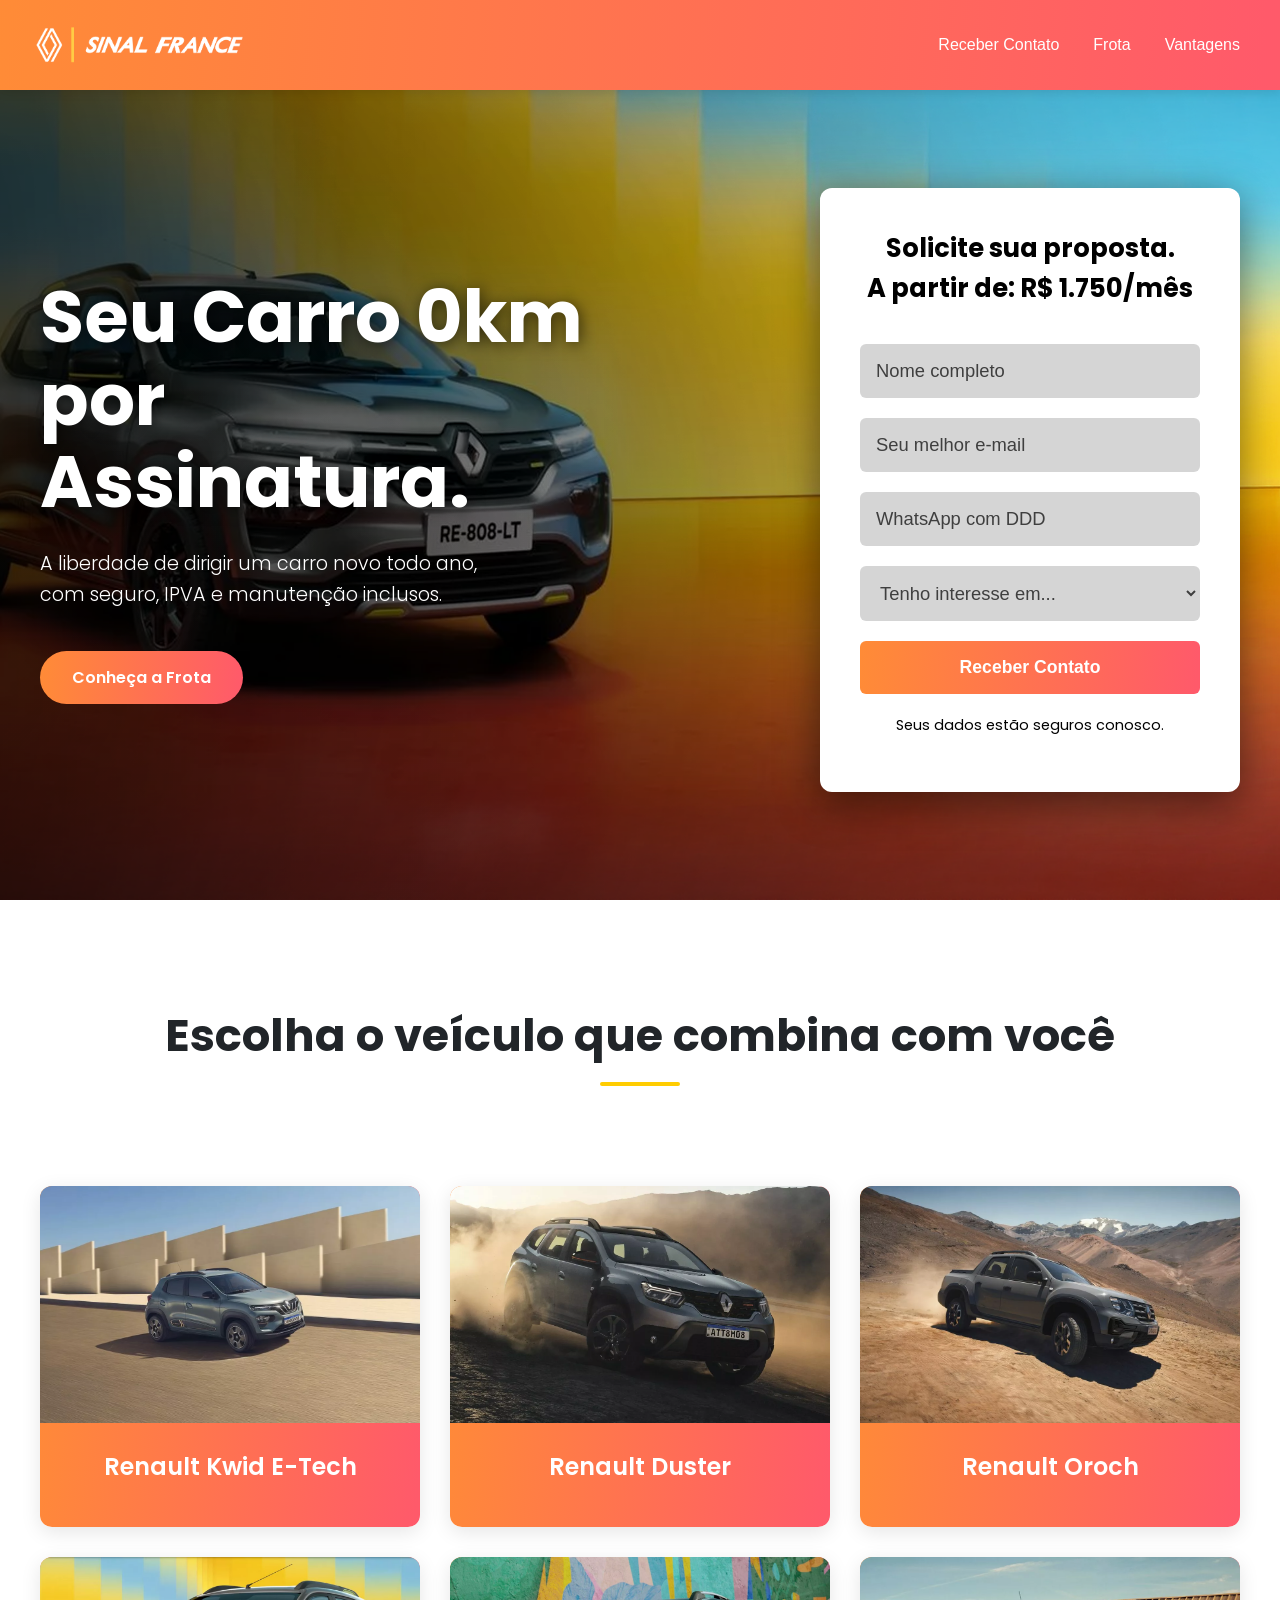
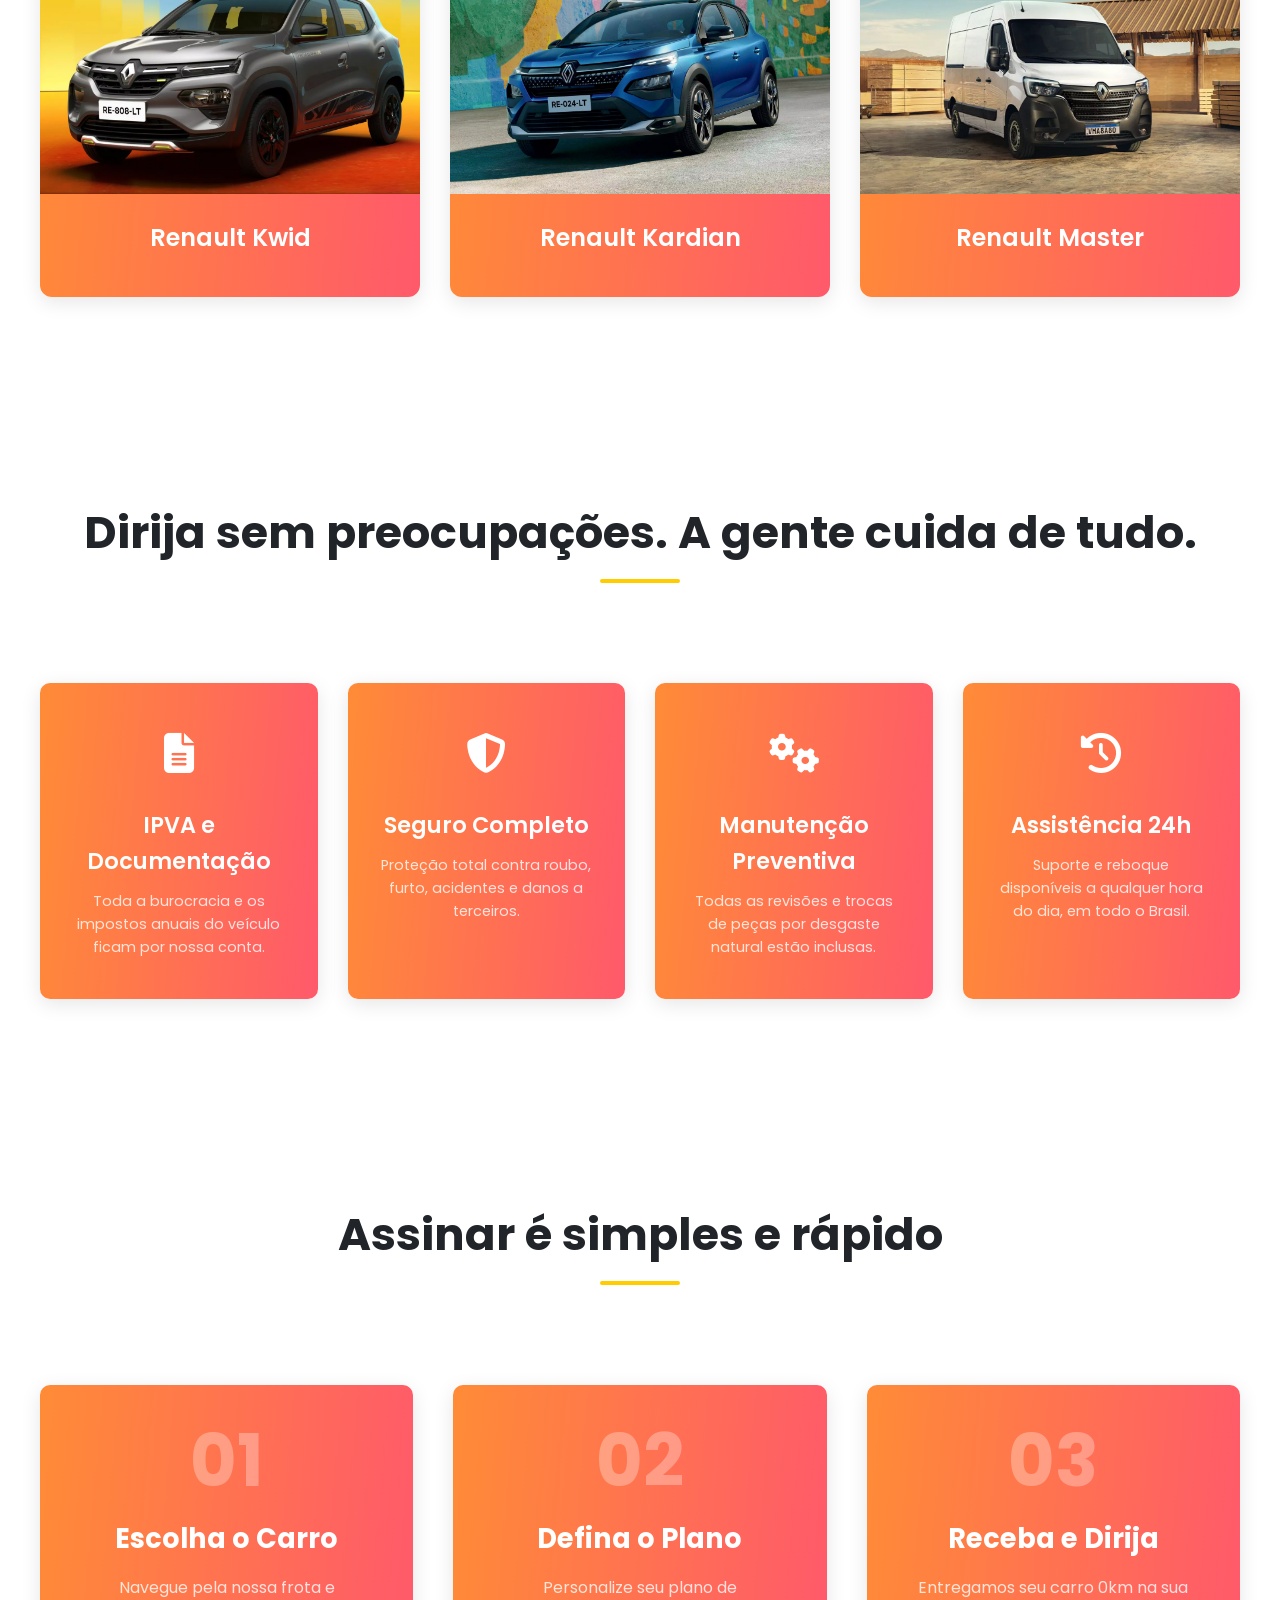
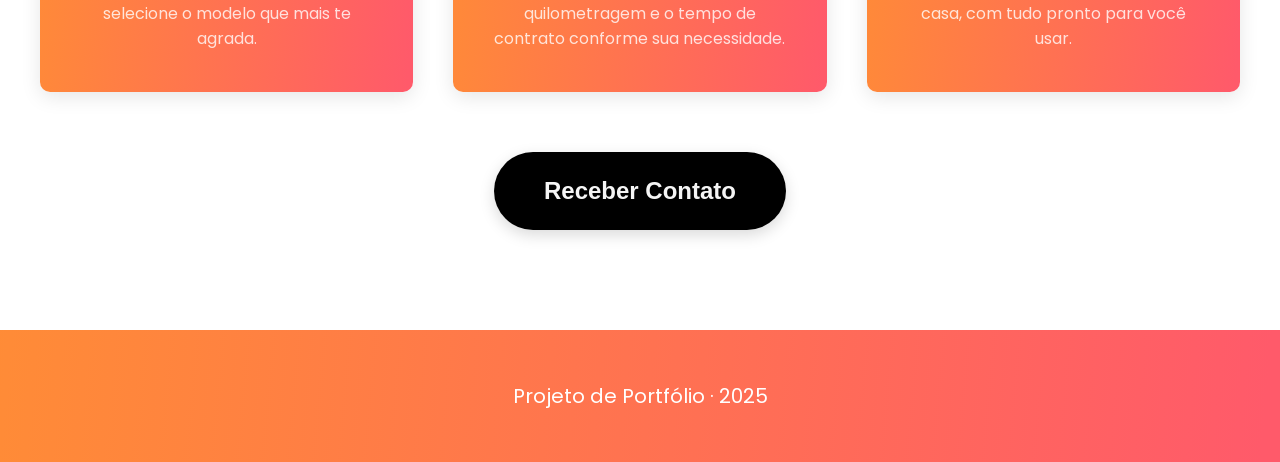
==== commit 01992127: "Melhorando ícones e funcionalidades" ====
--- a/index.html
+++ b/index.html
@@ -3,264 +3,42 @@
 <head>
     <meta charset="UTF-8">
     <meta name="viewport" content="width=device-width, initial-scale=1.0">
-    <title>Renault On Demand - Seu Carro por Assinatura</title>
+    <title>Projeto de Carro por Assinatura</title>
     
     <link rel="preconnect" href="https://fonts.googleapis.com">
     <link rel="preconnect" href="https://fonts.gstatic.com" crossorigin>
     <link href="https://fonts.googleapis.com/css2?family=Poppins:wght@300;400;600;700&display=swap" rel="stylesheet">
-
-    <style>
-        :root {
-            --cor-primaria: #FFCC00; /* Amarelo */
-            --cor-fundo-escuro: #0d0d0d;
-            --cor-fundo-card-escuro: #1a1a1a;
-            --cor-texto-branco: #ffffff;
-            --cor-texto-cinza: rgb(255, 255, 255);
-            --cor-borda-escura: #333;
-
-            --cor-fundo-card-claro: #FFFFFF;
-            --cor-texto-preto: #212529;
-            --cor-texto-cinza-escuro: #3f3f3f;
-
-            --gradiente-laranja: linear-gradient(95.04deg, #ff8c36 -1.19%, #ff5a6a 98.55%);
-        }
-        * { margin: 0; padding: 0; box-sizing: border-box; }
-        html { scroll-behavior: smooth; }
-        body { font-family: 'Poppins', sans-serif; background-color: var(--cor-fundo-card-claro); color: var(--cor-texto-preto); overflow-x: hidden; line-height: 1.6; }
-        .container { max-width: 1280px; margin: 0 auto; padding: 0 40px; }
-        section { padding: 100px 0; background-color: var(--cor-fundo-card-claro); }
-        h2 { font-size: 2.8rem; font-weight: 700; text-align: center; margin-bottom: 80px; position: relative; padding-bottom: 20px; z-index: 2; }
-        h2::after { content: ''; display: block; width: 80px; height: 4px; background-color: var(--cor-primaria); margin: 10px auto 0; border-radius: 2px; }
-
-        /* --- HEADER (COM GRADIENTE) --- */
-        .top-header { position: fixed; top: 0; left: 0; width: 100%; padding: 25px 0; z-index: 1000; background: var(--gradiente-laranja); box-shadow: 0 2px 10px rgba(0,0,0,0.2); }
-        .top-header .container { display: flex; justify-content: space-between; align-items: center; }
-        .logo-img {
-            width: auto;
-            display: block;
-            scale: 2.2;
-            max-height: 40px; /* Mantemos a altura original para o layout */
-
-        }
-        .nav-links a { color: var(--cor-texto-branco); text-decoration: none; margin-left: 30px; font-weight: 400; transition: color 0.3s ease; }
-        .nav-links a:hover { color: var(--cor-primaria); }
-
-        /* --- HERO SECTION --- */
-        .hero { display: flex; align-items: center; height: 100vh; min-height: 800px; padding-top: 80px; background-image: linear-gradient(to right, rgba(0,0,0,0.1) 0%, transparent 50%), url(imgs1/malu.png); background-size: cover; background-position: center center; }
-        .hero-container { display: flex; justify-content: space-between; align-items: center; width: 100%; gap: 60px; }
-        .hero-content { flex-basis: 50%; max-width: 550px; }
-        .hero-content h1 { font-size: 4.5rem; font-weight: 700; line-height: 1.15; margin-bottom: 25px; text-shadow: 2px 2px 15px rgba(0,0,0,0.6); color: var(--cor-texto-branco); }
-        .hero-content p { font-size: 1.2rem; font-weight: 300; max-width: 480px; margin-bottom: 40px; color: var(--cor-texto-cinza); }
-        .btn-cta { display: inline-block; padding: 14px 32px; border-radius: 50px; text-decoration: none; font-weight: 600; font-size: 1rem; transition: all 0.3s ease; }
-        .btn-cta.primary { background: var(--gradiente-laranja); color: #ffffff; }
-        .btn-cta.primary:hover { background-color: #e6b800; transform: translateY(-2px); box-shadow: 0 5px 15px rgba(255, 204, 0, 0.3); }
-        /* --- ESTILO PARA O BOTÃO DE DESTAQUE --- */
-        .btn-destaque {
-            display: inline-block;
-            padding: 20px 50px; /* Deixando o botão maior */
-            border-radius: 50px;
-            text-decoration: none;
-            font-weight: 900; /* Deixando o texto mais forte */
-            font-size: 1.5rem; /* Aumentando o tamanho da fonte */
-            transition: all 0.3s ease;
-            background: #000000; /* Nova cor de fundo (amarelo) */
-            color: rgb(245, 245, 245); /* Nova cor do texto (preto) */
-            box-shadow: 0 5px 15px rgba(0,0,0,0.15);
-        }
-        .btn-destaque:hover {
-            transform: translateY(-3px);
-            box-shadow: 0 8px 20px rgba(0,0,0,0.2);
-            filter: brightness(0.95); /* Leve escurecida ao passar o mouse */
-        }
-        
-        /* FORMULÁRIO COM GRADIENTE */
-        .hero-form { 
-            flex-basis: 35%; 
-            max-width: 420px; 
-            background: #ffffff; 
-            padding: 40px; 
-            border-radius: 12px; 
-            box-shadow: 0 10px 40px rgba(0, 0, 0, 0.5); 
-        }
-        .hero-form h3 { font-size: 1.6rem; text-align: center; margin-bottom: 35px; color: rgb(0, 0, 0); /* Título formulario */ }
-        .form-group { margin-bottom: 20px; }
-        .form-group input, .form-group select { 
-            width: 100%; 
-            padding: 15px; 
-            background-color: rgba(0, 0, 0, 0.164); /* Fundo das opcoes formulario*/
-            border: 1px solid transparent; 
-            border-radius: 6px; 
-            color: var(--cor-texto-preto); /* Texto preto */
-            font-size: 1.15rem; 
-        }
-        .form-group ::placeholder { /* Cor do placeholder */
-            color: var(--cor-texto-cinza-escuro);
-        }
-        .form-group select {
-            color: var(--cor-texto-cinza-escuro); /* Cor padrão do select */
-        }
-        .form-group select:valid {
-            color: var(--cor-texto-preto); /* Cor quando uma opção é selecionada */
-        }
-
-        /* Adiciona um contorno laranja quando o menu de seleção é focado */
-        .form-group select:focus {
-        outline: 2px solid #ff8c36;
-        border-color: #ff8c36;
-        }
-        .form-button { 
-            width: 100%; 
-            padding: 16px; 
-            background: var(--gradiente-laranja) ; /* Botão Fundo */
-            color: rgb(255, 255, 255); /* Texto do botao */
-            border: none; 
-            border-radius: 6px; 
-            font-size: 1.1rem; 
-            font-weight: 700; 
-            cursor: pointer; 
-            transition: opacity 0.3s ease;
-        }
-        .form-button:hover {
-            opacity: 0.9;
-        }
-
-        .privacy-text { font-size: 0.9rem; color: black; text-align: center; margin-top: 20px; }
-
-        /* SEÇÕES DE CONTEÚDO (FUNDO BRANCO, CARDS GRADIENTE) */
-        #frota h2, #vantagens h2, #como-funciona h2 { color: var(--cor-texto-preto); }
-        #frota h2::after, #vantagens h2::after, #como-funciona h2::after { background-color: var(--cor-primaria); }
-
-        .models-grid { display: grid; grid-template-columns: repeat(auto-fit, minmax(280px, 1fr)); gap: 30px; }
-        .model-card { background: var(--gradiente-laranja); color: var(--cor-texto-branco); border-radius: 12px; transition: transform 0.3s ease, box-shadow 0.3s ease; overflow: hidden; text-align: center; box-shadow: 0 5px 20px rgba(0,0,0,0.1); }
-        .model-card:hover { transform: translateY(-8px); box-shadow: 0 10px 25px rgba(0,0,0,0.2); }
-        .model-card .model-img-container { width: 100%; aspect-ratio: 16 / 10; overflow: hidden; background-color: rgba(255,255,255,0.2); }
-        .model-card .model-img-container img { width: 100%; height: 100%; object-fit: cover; transition: transform 0.4s ease; }
-        .model-card:hover .model-img-container img { transform: scale(1.05); }
-        .model-card-content { padding: 25px; }
-        .model-card-content h3 { color: var(--cor-texto-branco); font-size: 1.5rem; margin-bottom: 15px; font-weight: 600; }
-        .model-card-content .price { font-size: 1.1rem; color: rgba(255,255,255,0.8); }
-        .model-card-content .price span { font-size: 1.4rem; font-weight: 700; color: var(--cor-primaria); display: block; margin-top: 5px; }
-        
-        .benefits-grid { display: grid; grid-template-columns: repeat(4, 1fr); gap: 30px; }
-        .benefit-item { background: var(--gradiente-laranja); color: var(--cor-texto-branco); padding: 40px 30px; border-radius: 10px; text-align: center; transition: transform 0.3s ease, box-shadow 0.3s ease; box-shadow: 0 5px 20px rgba(0,0,0,0.1); }
-        .benefit-item:hover { transform: translateY(-8px); box-shadow: 0 10px 25px rgba(0,0,0,0.2); }
-        .benefit-item .icon { height: 60px; width: 60px; margin: 0 auto 25px auto; color: var(--cor-texto-branco); }
-        .benefit-item h3 { color: var(--cor-texto-branco); font-size: 1.4rem; margin-bottom: 10px; font-weight: 600; }
-        .benefit-item p { color: rgba(255,255,255,0.8); font-size: 0.9rem; }
-        
-        .steps-grid { display: grid; grid-template-columns: repeat(3, 1fr); gap: 40px; text-align: center; }
-        .step-item { background: var(--gradiente-laranja); color: var(--cor-texto-branco); padding: 40px; border-radius: 10px; transition: transform 0.3s ease, box-shadow 0.3s ease; box-shadow: 0 5px 20px rgba(0,0,0,0.1); }
-        .step-item:hover { transform: translateY(-8px); box-shadow: 0 10px 25px rgba(0,0,0,0.2); }
-        .step-item .step-number { font-size: 4.5rem; font-weight: 700; color: rgba(255, 255, 255, 0.3); line-height: 1; margin-bottom: 20px; }
-        .step-item h3 { color: var(--primaria); font-size: 1.7rem; margin: 15px 0; }
-        .step-item p { color: rgba(255,255,255,0.8); font-size: 1rem; }
-        
-        footer { background: var(--gradiente-laranja); text-align: center; padding: 50px 20px; }
-        footer p { color: var(--cor-texto-branco); font-size: 0.9rem; }
-
-        /* --- INÍCIO DA ADIÇÃO: ESTILOS PARA O MENU HAMBURGUER --- */
-        .menu-hamburger {
-            display: none; /* Escondido em telas grandes */
-            cursor: pointer;
-            z-index: 1001; /* Garante que fique sobre o conteúdo */
-        }
-        .menu-hamburger .line {
-            width: 30px;
-            height: 3px;
-            background-color: var(--cor-texto-branco);
-            margin: 6px 0;
-            transition: 0.4s;
-            border-radius: 3px;
-        }
-        /* --- FIM DA ADIÇÃO --- */
-        
-        @media (max-width: 992px) {
-            .hero-container { flex-direction: column; text-align: center; }
-            .hero { background-position: top center; height: auto; padding: 150px 20px 80px 20px; }
-            .hero-content { max-width: 100%; }
-            .hero-content h1 { font-size: 3rem; } h2 { font-size: 2.2rem; line-height: 1.15;}
-            .hero-content p { margin: 0 auto 40px auto; max-width: 100%;}
-            .hero-form { width: 100%; max-width: 500px; }
-            .benefits-grid { grid-template-columns: repeat(2, 1fr); }
-            .steps-grid { grid-template-columns: repeat(1, 1fr); }
-            .logo-img {scale: 1.5;}
-            
-            /* --- INÍCIO DA ADIÇÃO: ESTILOS DO MENU PARA TELAS MENORES --- */
-            .menu-hamburger {
-                display: block; /* Mostra o ícone em telas menores */
-            }
-            .nav-links {
-                display: flex;
-                position: fixed;
-                right: -100%; /* Começa fora da tela */
-                top: 0;
-                width: 70%;
-                height: 100vh;
-                background: var(--gradiente-laranja);
-                flex-direction: column;
-                justify-content: center;
-                align-items: center;
-                transition: right 0.5s ease-in-out;
-            }
-            .nav-links.active {
-                right: 0; /* Desliza para dentro da tela */
-            }
-            .nav-links a {
-                margin: 20px 0;
-                font-size: 1.5rem;
-            }
-
-            /* Animação do ícone para "X" */
-            .menu-hamburger.toggle .line1 {
-                transform: rotate(-45deg) translate(-7px, 7px);
-            }
-            .menu-hamburger.toggle .line2 {
-                opacity: 0;
-            }
-            .menu-hamburger.toggle .line3 {
-                transform: rotate(45deg) translate(-7px, -7px);
-            }
-            /* --- FIM DA ADIÇÃO --- */
-        }
-        @media (max-width: 768px) {
-            .benefits-grid { grid-template-columns: 1fr; }
-            .logo-img {scale: 1.4;}
-
-        }
-        @media (max-width: 1300px){
-            .logo-img {scale:1.8; padding-left: 1.4rem;}
-        }
-    </style>
+    <link rel="stylesheet" href="https://cdnjs.cloudflare.com/ajax/libs/font-awesome/6.5.2/css/all.min.css" integrity="sha512-SnH5WK+bZxgPHs44uWIX+LLJAJ9/2PkPKZ5QiAj6Ta86w+fsb2TkcmfRyVX3pBnMFcV7oQPJkl9QevSCWr3W6A==" crossorigin="anonymous" referrerpolicy="no-referrer" />
+    <link rel="stylesheet" href="./styles.css">
 </head>
 <body>
-
     <div class="top-header">
         <div class="container">
             <a href="#" class="logo">
-                <img src="imgs1/logosinalrenaultbranco.png" alt="Logo Sinal Renault" class="logo-img">
+                <img src="imgs/logosinalrenaultbranco.png" alt="Logo do Projeto" class="logo-img">
             </a>
             <nav class="nav-links">
-                <a href="#contato">Receber Contato</a>
-                <a href="#frota">Frota</a>
-                <a href="#vantagens">Vantagens</a>
+                <a href="#contato"><i class="fa-solid fa-envelope"></i> Receber Contato</a>
+                <a href="#frota"><i class="fa-solid fa-car"></i> Frota</a>
+                <a href="#vantagens"><i class="fa-solid fa-star"></i> Vantagens</a>
             </nav>
             <div class="menu-hamburger">
                 <div class="line line1"></div>
                 <div class="line line2"></div>
                 <div class="line line3"></div>
             </div>
-            </div>
+        </div>
     </div>
 
     <header class="hero" id="contato">
         <div class="container hero-container">
             <div class="hero-content">
-                <h1>Seu Renault 0km por Assinatura.</h1>
+                <h1>Seu Carro 0km por Assinatura.</h1>
                 <p>A liberdade de dirigir um carro novo todo ano, com seguro, IPVA e manutenção inclusos.</p>
                 <a href="#frota" class="btn-cta primary">Conheça a Frota</a>
             </div>
             <div class="hero-form">
-                <h3>Solicite sua proposta.<br>A partir de: R$ 2.750/mês</h3>
+                <h3>Solicite sua proposta.<br>A partir de: R$ 1.750/mês</h3>
                 <form id="contact-form">
                     <div class="form-group"><input type="text" id="nome" placeholder="Nome completo" required></div>
                     <div class="form-group"><input type="email" id="email" placeholder="Seu melhor e-mail" required></div>
@@ -281,6 +59,7 @@
                     <div class="feedback-messages" style="text-align: center; margin-top: 15px;">
                         <p class="loading" style="display: none; color: #333;">Enviando, aguarde...</p>
                         <p class="error-message" style="color: red; font-weight: bold;"></p>
+                        <p class="success-message" style="color: green; font-weight: bold; display: none;"></p>
                     </div>
                 </form>
             </div>
@@ -290,40 +69,40 @@
     <main>
         <section id="frota">
             <div class="container">
-                <h2>Escolha o Renault que combina com você</h2>
+                <h2>Escolha o veículo que combina com você</h2>
                 <div class="models-grid">
                     <div class="model-card">
-                        <div class="model-img-container"><img src="imgs1/kwidetech.webp" alt="Renault Kwid E-Tech"></div>
+                        <div class="model-img-container"><img src="imgs/kwidetech.webp" alt="Renault Kwid E-Tech"></div>
                         <div class="model-card-content">
                             <h3>Renault Kwid E-Tech</h3>
                         </div>
                     </div>
                     <div class="model-card">
-                        <div class="model-img-container"><img src="imgs1/duster.webp" alt="Renault Duster"></div>
+                        <div class="model-img-container"><img src="imgs/duster.webp" alt="Renault Duster"></div>
                         <div class="model-card-content">
                             <h3>Renault Duster</h3>
                         </div>
                     </div>
                     <div class="model-card">
-                        <div class="model-img-container"><img src="imgs1/oroch.webp" alt="Renault Oroch"></div>
+                        <div class="model-img-container"><img src="imgs/oroch.webp" alt="Renault Oroch"></div>
                         <div class="model-card-content">
                             <h3>Renault Oroch</h3>
                         </div>
                     </div>
-                     <div class="model-card">
-                        <div class="model-img-container"><img src="imgs1/kwid copiar.png" alt="Renault Kwid"></div>
+                    <div class="model-card">
+                        <div class="model-img-container"><img src="imgs/kwid copiar.png" alt="Renault Kwid"></div>
                         <div class="model-card-content">
                             <h3>Renault Kwid</h3>
                         </div>
                     </div>
                     <div class="model-card">
-                        <div class="model-img-container"><img src="imgs1/kardian.webp" alt="Renault Kardian"></div>
+                        <div class="model-img-container"><img src="imgs/kardian.webp" alt="Renault Kardian"></div>
                         <div class="model-card-content">
                             <h3>Renault Kardian</h3>
                         </div>
                     </div>
                     <div class="model-card">
-                        <div class="model-img-container"><img src="imgs1/master.webp" alt="Renault Master"></div>
+                        <div class="model-img-container"><img src="imgs/master.webp" alt="Renault Master"></div>
                         <div class="model-card-content">
                             <h3>Renault Master</h3>
                         </div>
@@ -337,28 +116,22 @@
                 <h2>Dirija sem preocupações. A gente cuida de tudo.</h2>
                 <div class="benefits-grid">
                     <div class="benefit-item">
-                        <svg class="icon" xmlns="http://www.w3.org/2000/svg" fill="none" viewBox="0 0 24 24" stroke-width="1.5" stroke="currentColor"><path stroke-linecap="round" stroke-linejoin="round" d="M9 12h6m-6 4h6m2 5H7a2 2 0 01-2-2V5a2 2 0 012-2h5.586a1 1 0 01.707.293l5.414 5.414a1 1 0 01.293.707V19a2 2 0 01-2 2z" /></svg>
+                        <i class="fa-solid fa-file-lines icon"></i>
                         <h3>IPVA e Documentação</h3>
                         <p>Toda a burocracia e os impostos anuais do veículo ficam por nossa conta.</p>
                     </div>
                     <div class="benefit-item">
-                        <svg class="icon" xmlns="http://www.w3.org/2000/svg" fill="none" viewBox="0 0 24 24" stroke-width="1.5" stroke="currentColor">
-                            <path stroke-linecap="round" stroke-linejoin="round" d="M9 12.75L11.25 15 15 9.75M21 12a9 9 0 11-18 0 9 9 0 0118 0z" />
-                        </svg>
+                        <i class="fa-solid fa-shield-halved icon"></i>
                         <h3>Seguro Completo</h3>
                         <p>Proteção total contra roubo, furto, acidentes e danos a terceiros.</p>
                     </div>
                     <div class="benefit-item">
-                            <svg class="icon" xmlns="http://www.w3.org/2000/svg" viewBox="0 0 24 24"  fill="none" stroke="currentColor" stroke-width="1.5" stroke-linecap="round" stroke-linejoin="round">
-                        <circle cx="12" cy="12" r="3.0"/>
-                        <path d="M19.4 15a1.65 1.65 0 0 0 .33 1.82l.06.06a2 2 0 1 1-2.83 2.83l-.06-.06a1.65 1.65 0 0 0-1.82-.33 1.65 1.65 0 0 0-1 1.51V21a2 2 0 1 1-4 0v-.09a1.65 1.65 0 0 0-1-1.51 1.65 1.65 0 0 0-1.82.33l-.06.06a2 2 0 1 1-2.83-2.83l.06-.06a1.65 1.65 0 0 0 .33-1.82 1.65 1.65 0 0 0-1.51-1H3a2 2 0 1 1 0-4h.09c.7 0 1.34-.4 1.51-1a1.65 1.65 0 0 0-.33-1.82l-.06-.06a2 2 0 1 1 2.83-2.83l.06.06c.48.48 1.17.63 1.82.33h.01a1.65 1.65 0 0 0 1-1.51V3a2 2 0 1 1 4 0v.09c0 .7.4 1.34 1 1.51a1.65 1.65 0 0 0 1.82-.33l.06-.06a2 2 0 1 1 2.83 2.83l-.06.06c-.48.48-.63 1.17-.33 1.82v.01c.17.6.81 1 1.51 1H21a2 2 0 1 1 0 4h-.09c-.7 0-1.34.4-1.51 1z"/>
-                        </svg>
-
+                        <i class="fa-solid fa-gears icon"></i>
                         <h3>Manutenção Preventiva</h3>
                         <p>Todas as revisões e trocas de peças por desgaste natural estão inclusas.</p>
                     </div>
                      <div class="benefit-item">
-                        <svg class="icon" xmlns="http://www.w3.org/2000/svg" fill="none" viewBox="0 0 24 24" stroke-width="1.5" stroke="currentColor"><path stroke-linecap="round" stroke-linejoin="round" d="M12 6v6h4.5m4.5 0a9 9 0 11-18 0 9 9 0 0118 0z" /></svg>
+                        <i class="fa-solid fa-clock-rotate-left icon"></i>
                         <h3>Assistência 24h</h3>
                         <p>Suporte e reboque disponíveis a qualquer hora do dia, em todo o Brasil.</p>
                     </div>
@@ -370,194 +143,23 @@
              <div class="container">
                 <h2>Assinar é simples e rápido</h2>
                 <div class="steps-grid">
-                    <div class="step-item"><div class="step-number">01</div><h3 style="color: white;">Escolha o Carro</h3><p>Navegue pela nossa frota e selecione o modelo Renault que mais te agrada.</p></div>
+                    <div class="step-item"><div class="step-number">01</div><h3 style="color: white;">Escolha o Carro</h3><p>Navegue pela nossa frota e selecione o modelo que mais te agrada.</p></div>
                     <div class="step-item"><div class="step-number">02</div><h3 style="color: white;">Defina o Plano</h3><p>Personalize seu plano de quilometragem e o tempo de contrato conforme sua necessidade.</p></div>
                     <div class="step-item"><div class="step-number">03</div><h3 style="color: white;">Receba e Dirija</h3><p>Entregamos seu carro 0km na sua casa, com tudo pronto para você usar.</p></div>
-                    
                 </div>
                  <div style="text-align: center; margin-top: 60px;">
-                        <a href="#contato" class="btn-destaque">Receber Contato</a>
+                    <a href="#contato" class="btn-destaque">Receber Contato</a>
                 </div>
             </div>
-            
         </section>
-        
     </main>
 
     <footer>
         <div class="container">
-            <p style="font-size: 20px;">Uma empresa Grupo Sinal, desde 1980 · <a style="font-size: 20px; color: white; text-decoration: none; transition: color 0.3s ease;" onmouseover="this.style.color='#007BFF';" onmouseout="this.style.color='white';" href="https://www.gruposinal.com.br/outros-servicos?politicas=true" target="_blank">Privacidade</a></p>
+            <p style="font-size: 20px;">Projeto de Portfólio · 2025</p>
         </div>
     </footer>
-
-<script>
-    // --- LÓGICA DO MENU HAMBÚRGUER (mantida) ---
-    const hamburger = document.querySelector('.menu-hamburger');
-    const navLinks = document.querySelector('.nav-links');
-    const links = document.querySelectorAll('.nav-links a');
-
-    const toggleMenu = () => {
-        navLinks.classList.toggle('active');
-        hamburger.classList.toggle('toggle');
-    };
-
-    hamburger.addEventListener('click', toggleMenu);
-
-    links.forEach(link => {
-        link.addEventListener('click', () => {
-            if (navLinks.classList.contains('active')) {
-                toggleMenu();
-            }
-        });
-    });
-
-    // --- INÍCIO DA LÓGICA DO FORMULÁRIO ---
-
-    // 1. Seleciona os elementos do formulário
-    const form = document.getElementById('contact-form');
-    const nomeInput = document.getElementById('nome');
-    const emailInput = document.getElementById('email');
-    const whatsappInput = document.getElementById('whatsapp');
-    const modeloInput = document.getElementById('modelo');
-    const submitButton = document.getElementById('submit-button');
-    const loadingMessage = form.querySelector('.loading');
-    const errorMessage = form.querySelector('.error-message');
-
-    // =====================================================================
-    // == CÓDIGO CORRIGIDO DA MÁSCARA DE TELEFONE ==
-    // =====================================================================
-    whatsappInput.addEventListener('input', (event) => {
-        const input = event.target;
-        // Remove tudo que não for número
-        let valor = input.value.replace(/\D/g, '');
-        // Limita a 11 dígitos
-        valor = valor.substring(0, 11);
-
-        // Reconstrói a máscara do zero
-        let valorFormatado = '';
-        if (valor.length > 0) {
-            valorFormatado = '(' + valor.substring(0, 2);
-        }
-        if (valor.length > 2) {
-            valorFormatado += ') ' + valor.substring(2, 7);
-        }
-        if (valor.length > 7) {
-            valorFormatado += '-' + valor.substring(7, 11);
-        }
-        
-        // Atualiza o valor no campo
-        input.value = valorFormatado;
-    });
-    // =====================================================================
-    // == FIM DO CÓDIGO DA MÁSCARA DE TELEFONE ==
-    // =====================================================================
-
-    // 2. Adiciona um "ouvinte" que aguarda o evento de "submit"
-    form.addEventListener('submit', async (event) => {
-        // Previne o comportamento padrão do navegador
-        event.preventDefault();
-
-        // Limpa mensagens de erro e mostra "Enviando..."
-        errorMessage.textContent = '';
-        loadingMessage.style.display = 'block';
-        submitButton.disabled = true;
-
-        // 3. Coleta os valores dos campos
-        const nome = nomeInput.value.trim();
-        const email = emailInput.value.trim().toLowerCase();
-        const whatsapp = whatsappInput.value.trim();
-        const modelo = modeloInput.value;
-        
-        // 4. Validação dos dados
-        if (!nome || nome.split(' ').length < 2) {
-            errorMessage.textContent = 'Por favor, digite seu nome completo.';
-            loadingMessage.style.display = 'none';
-            submitButton.disabled = false;
-            return;
-        }
-        if (!/^[^\s@]+@[^\s@]+\.[^\s@]+$/.test(email)) {
-            errorMessage.textContent = 'Por favor, digite um e-mail válido.';
-            loadingMessage.style.display = 'none';
-            submitButton.disabled = false;
-            return;
-        }
-        if (whatsapp.replace(/\D/g, '').length < 10) {
-            errorMessage.textContent = 'Por favor, digite um WhatsApp com DDD válido.';
-            loadingMessage.style.display = 'none';
-            submitButton.disabled = false;
-            return;
-        }
-        if (!modelo) {
-            errorMessage.textContent = 'Por favor, selecione um modelo de interesse.';
-            loadingMessage.style.display = 'none';
-            submitButton.disabled = false;
-            return;
-        }
-
-        
-        // 5. Prepara os dados para enviar à API
-
-         //Array de parametros 'chave=valor'
-        var params = window.location.search.substring(1).split('&');
-
-        //Criar objeto que vai conter os parametros
-        var paramArray = {};
-
-        //Passar por todos os parametros
-        for(var i=0; i<params.length; i++) {
-            //Dividir os parametros chave e valor
-            var param = params[i].split('=');
-
-            //Adicionar ao objeto criado antes
-            paramArray[param[0]] = param[1];
-        }
-        
-        const digitosTelefone = whatsapp.replace(/[^0-9]/g, '');
-        const ddd = digitosTelefone.substring(0, 2);
-        const numero = digitosTelefone.substring(2);
-
-        const payload = {
-            customer: { name: nome, emails: [email], phones: [{ ddd: ddd, numero: numero }] },
-            event: {
-                companyId: '57', 
-                eventGroup: 'OPORTUNIDADE',
-                eventType: 'CAMPANHA ROD',
-                source: 'INTERNET',
-                media: 'SITE CONCESSIONARIA',
-                comment: "Origem: " + paramArray['utm_source'] + " / " + paramArray['utm_medium'] + " / " + paramArray['utm_content'] + ` - Renault Por Assinatura - ${modelo}` 
-            }
-        };
-
-        // 6. Configura a autenticação
-        const login = 'API_SITESINAL';
-        const senha = 'Integrac@o2022';
-        const url = 'https://sinal.syonet.com/api/lead';
-
-        // 7. Tenta fazer a chamada para a API
-        try {
-            const response = await fetch(url, {
-                method: 'POST',
-                headers: { 'Content-Type': 'application/json', 'Authorization': 'Basic ' + btoa(login + ':' + senha) },
-                body: JSON.stringify(payload)
-            });
-
-            // 8. Trata a resposta
-            if (response.ok) {
-                alert('Proposta solicitada com sucesso! Em breve um de nossos consultores entrará em contato.');
-                form.reset(); 
-            } else {
-                alert(`Ocorreu um erro ao enviar sua solicitação (Código: ${response.status}). Por favor, tente novamente.`);
-            }
-
-        } catch (error) {
-            alert('Não foi possível conectar ao servidor. Verifique sua conexão com a internet e tente novamente.');
-            console.error('Erro de rede:', error);
-        } finally {
-            loadingMessage.style.display = 'none';
-            submitButton.disabled = false;
-        }
-    });
-</script>
+    <script src="script.js"></script>
 
 </body>
 </html>
--- a/styles.css
+++ b/styles.css
@@ -0,0 +1,549 @@
+:root {
+    --cor-primaria: #FFCC00;
+    --cor-fundo-escuro: #0d0d0d;
+    --cor-fundo-card-escuro: #1a1a1a;
+    --cor-texto-branco: #ffffff;
+    --cor-texto-cinza: rgb(255, 255, 255);
+    --cor-borda-escura: #333;
+
+    --cor-fundo-card-claro: #FFFFFF;
+    --cor-texto-preto: #212529;
+    --cor-texto-cinza-escuro: #3f3f3f;
+
+    --gradiente-laranja: linear-gradient(95.04deg, #ff8c36 -1.19%, #ff5a6a 98.55%);
+}
+
+* {
+    margin: 0;
+    padding: 0;
+    box-sizing: border-box;
+}
+
+html {
+    scroll-behavior: smooth;
+}
+
+body {
+    font-family: 'Poppins', sans-serif;
+    background-color: var(--cor-fundo-card-claro);
+    color: var(--cor-texto-preto);
+    overflow-x: hidden;
+    line-height: 1.6;
+}
+
+.container {
+    max-width: 1280px;
+    margin: 0 auto;
+    padding: 0 40px;
+}
+
+section {
+    padding: 100px 0;
+    background-color: var(--cor-fundo-card-claro);
+}
+
+h2 {
+    font-size: 2.8rem;
+    font-weight: 700;
+    text-align: center;
+    margin-bottom: 80px;
+    position: relative;
+    padding-bottom: 20px;
+    z-index: 2;
+}
+
+h2::after {
+    content: '';
+    display: block;
+    width: 80px;
+    height: 4px;
+    background-color: var(--cor-primaria);
+    margin: 10px auto 0;
+    border-radius: 2px;
+}
+
+.top-header {
+    position: fixed;
+    top: 0;
+    left: 0;
+    width: 100%;
+    padding: 25px 0;
+    z-index: 1000;
+    background: var(--gradiente-laranja);
+    box-shadow: 0 2px 10px rgba(0,0,0,0.1);
+}
+
+.top-header .container {
+    display: flex;
+    justify-content: space-between;
+    align-items: center;
+}
+
+.logo-img {
+    width: auto;
+    display: block;
+    scale: 2.2;
+    max-height: 40px;
+}
+
+.nav-links a {
+    color: var(--cor-texto-branco);
+    text-decoration: none;
+    margin-left: 30px;
+    font-weight: 500;
+}
+
+.nav-links a:hover {
+    color: var(--cor-primaria);
+}
+
+.nav-links a i {
+    display: none;
+}
+
+.menu-hamburger {
+    display: none;
+}
+
+.hero {
+    display: flex;
+    align-items: center;
+    height: 100vh;
+    min-height: 800px;
+    padding-top: 80px;
+    background-image: linear-gradient(to right, rgba(0,0,0,0.1) 0%, transparent 50%), url(imgs/malu.png);
+    background-size: cover;
+    background-position: center center;
+}
+
+.hero-container {
+    display: flex;
+    justify-content: space-between;
+    align-items: center;
+    width: 100%;
+    gap: 60px;
+}
+
+.hero-content {
+    flex-basis: 50%;
+    max-width: 550px;
+}
+
+.hero-content h1 {
+    font-size: 4.5rem;
+    font-weight: 700;
+    line-height: 1.15;
+    margin-bottom: 25px;
+    text-shadow: 2px 2px 15px rgba(0,0,0,0.6);
+    color: var(--cor-texto-branco);
+}
+
+.hero-content p {
+    font-size: 1.2rem;
+    font-weight: 300;
+    max-width: 480px;
+    margin-bottom: 40px;
+    color: var(--cor-texto-cinza);
+}
+
+.btn-cta {
+    display: inline-block;
+    padding: 14px 32px;
+    border-radius: 50px;
+    text-decoration: none;
+    font-weight: 600;
+    font-size: 1rem;
+    transition: all 0.3s ease;
+}
+
+.btn-cta.primary {
+    background: var(--gradiente-laranja);
+    color: #ffffff;
+}
+
+.btn-cta.primary:hover {
+    background-color: #e6b800;
+    transform: translateY(-2px);
+    box-shadow: 0 5px 15px rgba(255, 204, 0, 0.3);
+}
+
+.btn-destaque {
+    display: inline-block;
+    padding: 20px 50px;
+    border-radius: 50px;
+    text-decoration: none;
+    font-weight: 900;
+    font-size: 1.5rem;
+    transition: all 0.3s ease;
+    background: #000000;
+    color: rgb(245, 245, 245);
+    box-shadow: 0 5px 15px rgba(0,0,0,0.15);
+}
+
+.btn-destaque:hover {
+    transform: translateY(-3px);
+    box-shadow: 0 8px 20px rgba(0,0,0,0.2);
+    filter: brightness(0.95);
+}
+
+.hero-form {
+    flex-basis: 35%;
+    max-width: 420px;
+    background: #ffffff;
+    padding: 40px;
+    border-radius: 12px;
+    box-shadow: 0 10px 40px rgba(0, 0, 0, 0.5);
+}
+
+.hero-form h3 {
+    font-size: 1.6rem;
+    text-align: center;
+    margin-bottom: 35px;
+    color: rgb(0, 0, 0);
+}
+
+.form-group {
+    margin-bottom: 20px;
+}
+
+.form-group input,
+.form-group select {
+    width: 100%;
+    padding: 15px;
+    background-color: rgba(0, 0, 0, 0.164);
+    border: 1px solid transparent;
+    border-radius: 6px;
+    color: var(--cor-texto-preto);
+    font-size: 1.15rem;
+}
+
+.form-group ::placeholder {
+    color: var(--cor-texto-cinza-escuro);
+}
+
+.form-group select {
+    color: var(--cor-texto-cinza-escuro);
+}
+
+.form-group select:valid {
+    color: var(--cor-texto-preto);
+}
+
+.form-group select:focus {
+    outline: 2px solid #ff8c36;
+    border-color: #ff8c36;
+}
+
+.form-button {
+    width: 100%;
+    padding: 16px;
+    background: var(--gradiente-laranja);
+    color: rgb(255, 255, 255);
+    border: none;
+    border-radius: 6px;
+    font-size: 1.1rem;
+    font-weight: 700;
+    cursor: pointer;
+    transition: opacity 0.3s ease;
+}
+
+.form-button:hover {
+    opacity: 0.9;
+}
+
+.privacy-text {
+    font-size: 0.9rem;
+    color: black;
+    text-align: center;
+    margin-top: 20px;
+}
+
+#frota h2,
+#vantagens h2,
+#como-funciona h2 {
+    color: var(--cor-texto-preto);
+}
+
+#frota h2::after,
+#vantagens h2::after,
+#como-funciona h2::after {
+    background-color: var(--cor-primaria);
+}
+
+.models-grid {
+    display: grid;
+    grid-template-columns: repeat(auto-fit, minmax(280px, 1fr));
+    gap: 30px;
+}
+
+.model-card {
+    background: var(--gradiente-laranja);
+    color: var(--cor-texto-branco);
+    border-radius: 12px;
+    transition: transform 0.3s ease, box-shadow 0.3s ease;
+    overflow: hidden;
+    text-align: center;
+    box-shadow: 0 5px 20px rgba(0,0,0,0.1);
+}
+
+.model-card:hover {
+    transform: translateY(-8px);
+    box-shadow: 0 10px 25px rgba(0,0,0,0.2);
+}
+
+.model-card .model-img-container {
+    width: 100%;
+    aspect-ratio: 16 / 10;
+    overflow: hidden;
+    background-color: rgba(255,255,255,0.2);
+}
+
+.model-card .model-img-container img {
+    width: 100%;
+    height: 100%;
+    object-fit: cover;
+    transition: transform 0.4s ease;
+}
+
+.model-card:hover .model-img-container img {
+    transform: scale(1.05);
+}
+
+.model-card-content {
+    padding: 25px;
+}
+
+.model-card-content h3 {
+    color: var(--cor-texto-branco);
+    font-size: 1.5rem;
+    margin-bottom: 15px;
+    font-weight: 600;
+}
+
+.benefits-grid {
+    display: grid;
+    grid-template-columns: repeat(4, 1fr);
+    gap: 30px;
+}
+
+.benefit-item {
+    background: var(--gradiente-laranja);
+    color: var(--cor-texto-branco);
+    padding: 40px 30px;
+    border-radius: 10px;
+    text-align: center;
+    transition: transform 0.3s ease, box-shadow 0.3s ease;
+    box-shadow: 0 5px 20px rgba(0,0,0,0.1);
+}
+
+.benefit-item:hover {
+    transform: translateY(-8px);
+    box-shadow: 0 10px 25px rgba(0,0,0,0.2);
+}
+
+.benefit-item .icon {
+    font-size: 40px;
+    height: 60px;
+    width: 60px;
+    margin: 0 auto 25px auto;
+    color: var(--cor-texto-branco);
+    display: flex;
+    align-items: center;
+    justify-content: center;
+}
+
+.benefit-item h3 {
+    color: var(--cor-texto-branco);
+    font-size: 1.4rem;
+    margin-bottom: 10px;
+    font-weight: 600;
+}
+
+.benefit-item p {
+    color: rgba(255,255,255,0.8);
+    font-size: 0.9rem;
+}
+
+.steps-grid {
+    display: grid;
+    grid-template-columns: repeat(3, 1fr);
+    gap: 40px;
+    text-align: center;
+}
+
+.step-item {
+    background: var(--gradiente-laranja);
+    color: var(--cor-texto-branco);
+    padding: 40px;
+    border-radius: 10px;
+    transition: transform 0.3s ease, box-shadow 0.3s ease;
+    box-shadow: 0 5px 20px rgba(0,0,0,0.1);
+}
+
+.step-item:hover {
+    transform: translateY(-8px);
+    box-shadow: 0 10px 25px rgba(0,0,0,0.2);
+}
+
+.step-item .step-number {
+    font-size: 4.5rem;
+    font-weight: 700;
+    color: rgba(255, 255, 255, 0.3);
+    line-height: 1;
+    margin-bottom: 20px;
+}
+
+.step-item h3 {
+    color: var(--primaria);
+    font-size: 1.7rem;
+    margin: 15px 0;
+}
+
+.step-item p {
+    color: rgba(255,255,255,0.8);
+    font-size: 1rem;
+}
+
+footer {
+    background: var(--gradiente-laranja);
+    text-align: center;
+    padding: 50px 20px;
+}
+
+footer p {
+    color: var(--cor-texto-branco);
+    font-size: 0.9rem;
+}
+
+@media (max-width: 992px) {
+    .hero-container {
+        flex-direction: column;
+        text-align: center;
+    }
+
+    .hero {
+        background-position: top center;
+        height: auto;
+        padding: 150px 20px 80px 20px;
+    }
+
+    .hero-content {
+        max-width: 100%;
+    }
+
+    .hero-content h1 {
+        font-size: 3rem;
+    }
+
+    h2 {
+        font-size: 2.2rem;
+        line-height: 1.15;
+    }
+
+    .hero-content p {
+        margin: 0 auto 40px auto;
+        max-width: 100%;
+    }
+
+    .hero-form {
+        width: 100%;
+        max-width: 500px;
+    }
+
+    .benefits-grid {
+        grid-template-columns: repeat(2, 1fr);
+    }
+
+    .steps-grid {
+        grid-template-columns: repeat(1, 1fr);
+    }
+
+    .logo-img {
+        scale: 1.5;
+    }
+
+    .menu-hamburger {
+        display: block;
+        cursor: pointer;
+        z-index: 1001;
+    }
+
+    .menu-hamburger .line {
+        width: 30px;
+        height: 3px;
+        background-color: var(--cor-texto-branco);
+        margin: 6px 0;
+        transition: 0.4s;
+        border-radius: 3px;
+    }
+
+    .nav-links {
+        display: flex;
+        position: fixed;
+        right: -100%;
+        top: 0;
+        width: 80%;
+        max-width: 350px;
+        height: 100vh;
+        background: var(--gradiente-laranja);
+        flex-direction: column;
+        justify-content: flex-start;
+        align-items: flex-start;
+        transition: right 0.4s ease-in-out;
+        padding-top: 100px;
+        box-shadow: -5px 0 25px rgba(0,0,0,0.2);
+    }
+
+    .nav-links.active {
+        right: 0;
+    }
+
+    .nav-links a {
+        display: flex;
+        align-items: center;
+        width: 100%;
+        padding: 20px 30px;
+        margin: 0;
+        font-size: 1.2rem;
+        color: white;
+        border-bottom: 1px solid rgba(255, 255, 255, 0.2);
+    }
+
+    .nav-links a:hover {
+        background-color: rgba(0,0,0,0.1);
+    }
+
+    .nav-links a i {
+        display: inline-block;
+        margin-right: 15px;
+    }
+
+    .menu-hamburger.toggle .line1 {
+        transform: rotate(-45deg) translate(-7px, 7px);
+    }
+
+    .menu-hamburger.toggle .line2 {
+        opacity: 0;
+    }
+
+    .menu-hamburger.toggle .line3 {
+        transform: rotate(45deg) translate(-7px, -7px);
+    }
+}
+
+@media (max-width: 768px) {
+    .benefits-grid {
+        grid-template-columns: 1fr;
+    }
+
+    .logo-img {
+        scale: 1.4;
+    }
+}
+
+@media (max-width: 1300px) {
+    .logo-img {
+        scale: 1.8;
+        padding-left: 1.4rem;
+    }
+}
